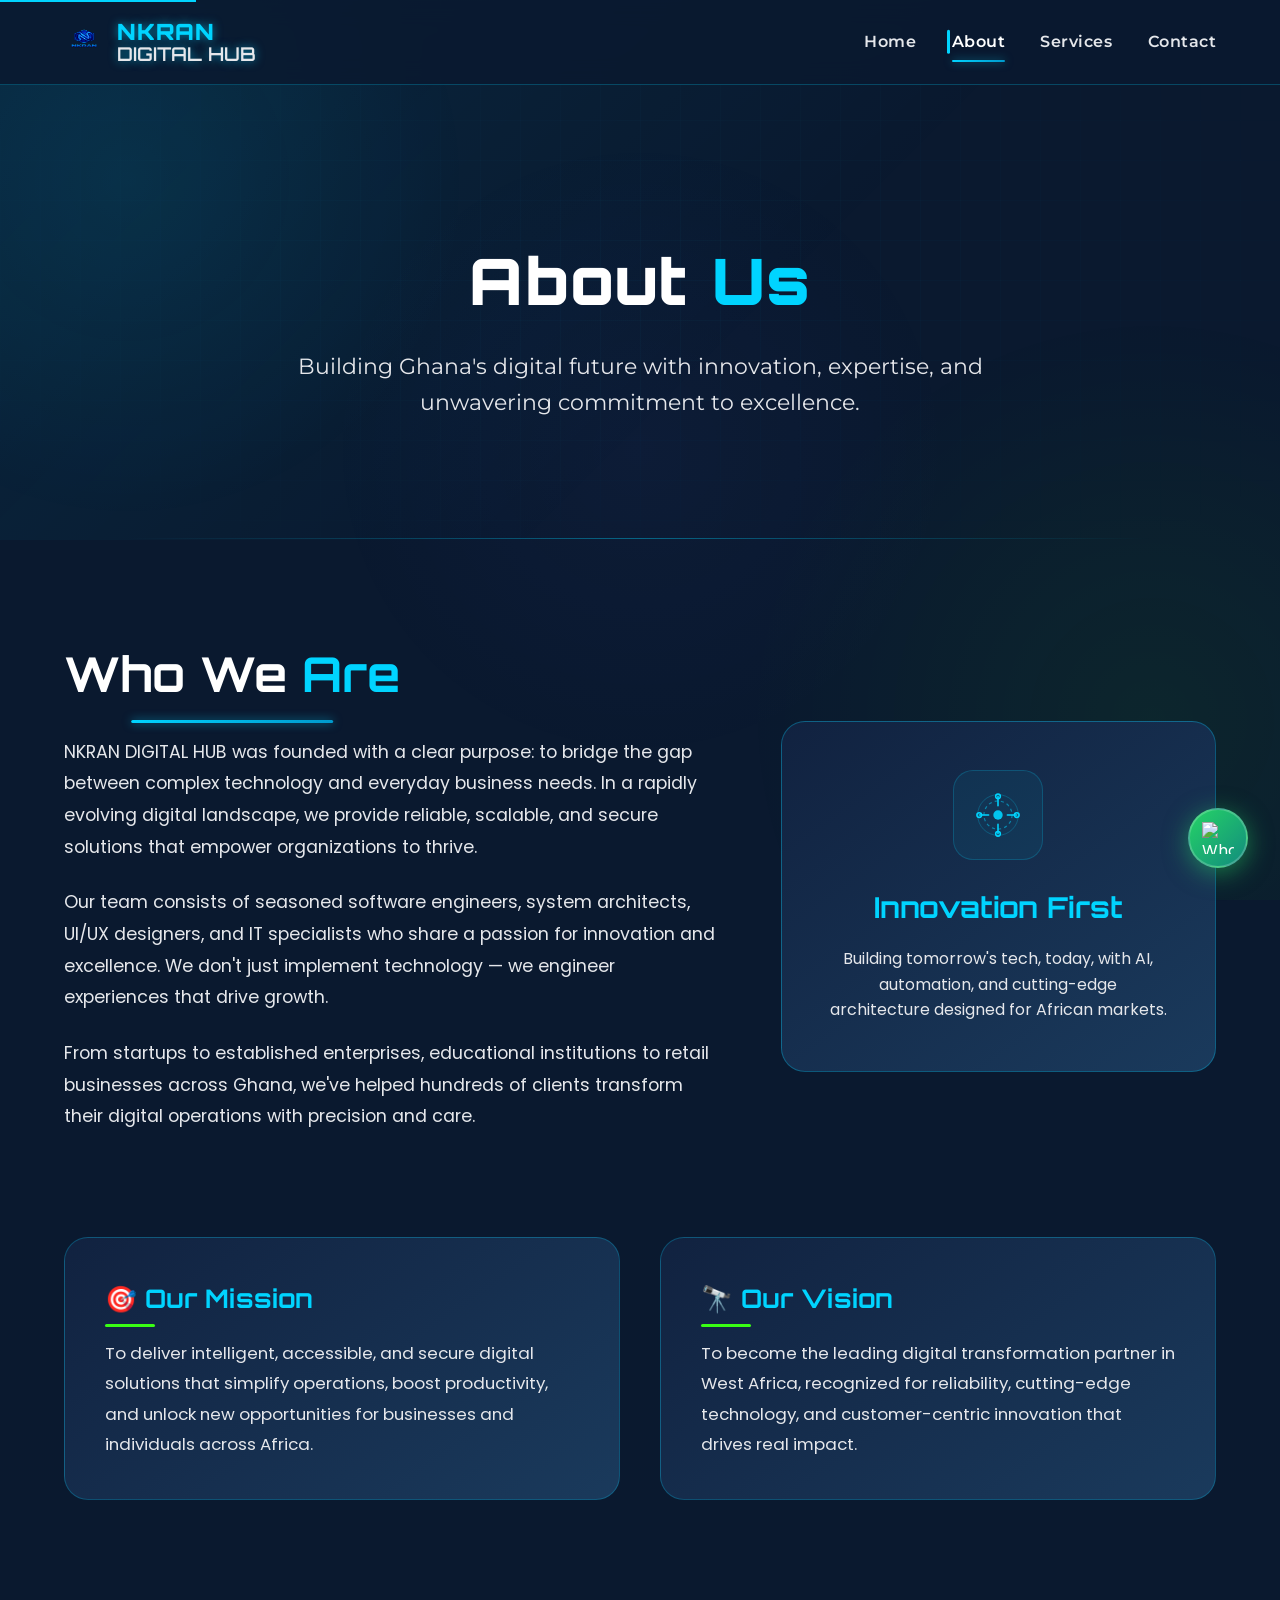
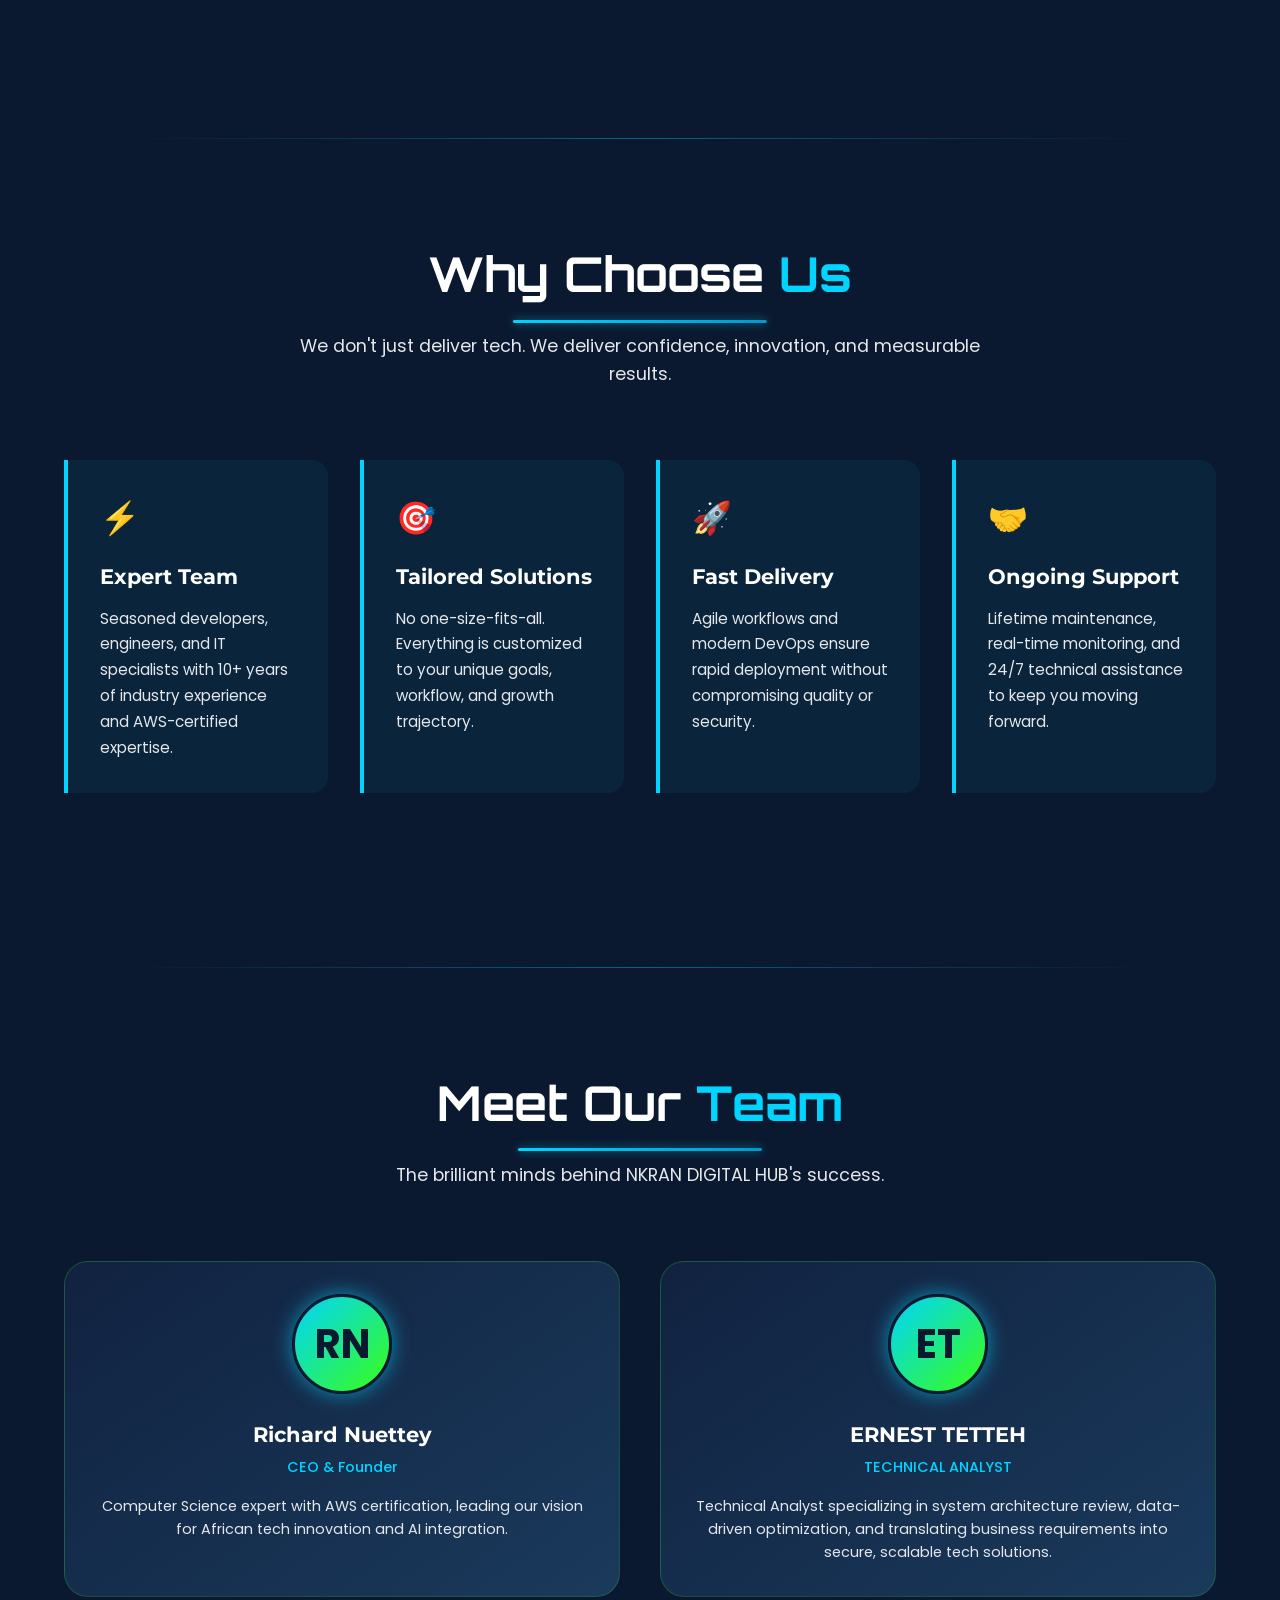
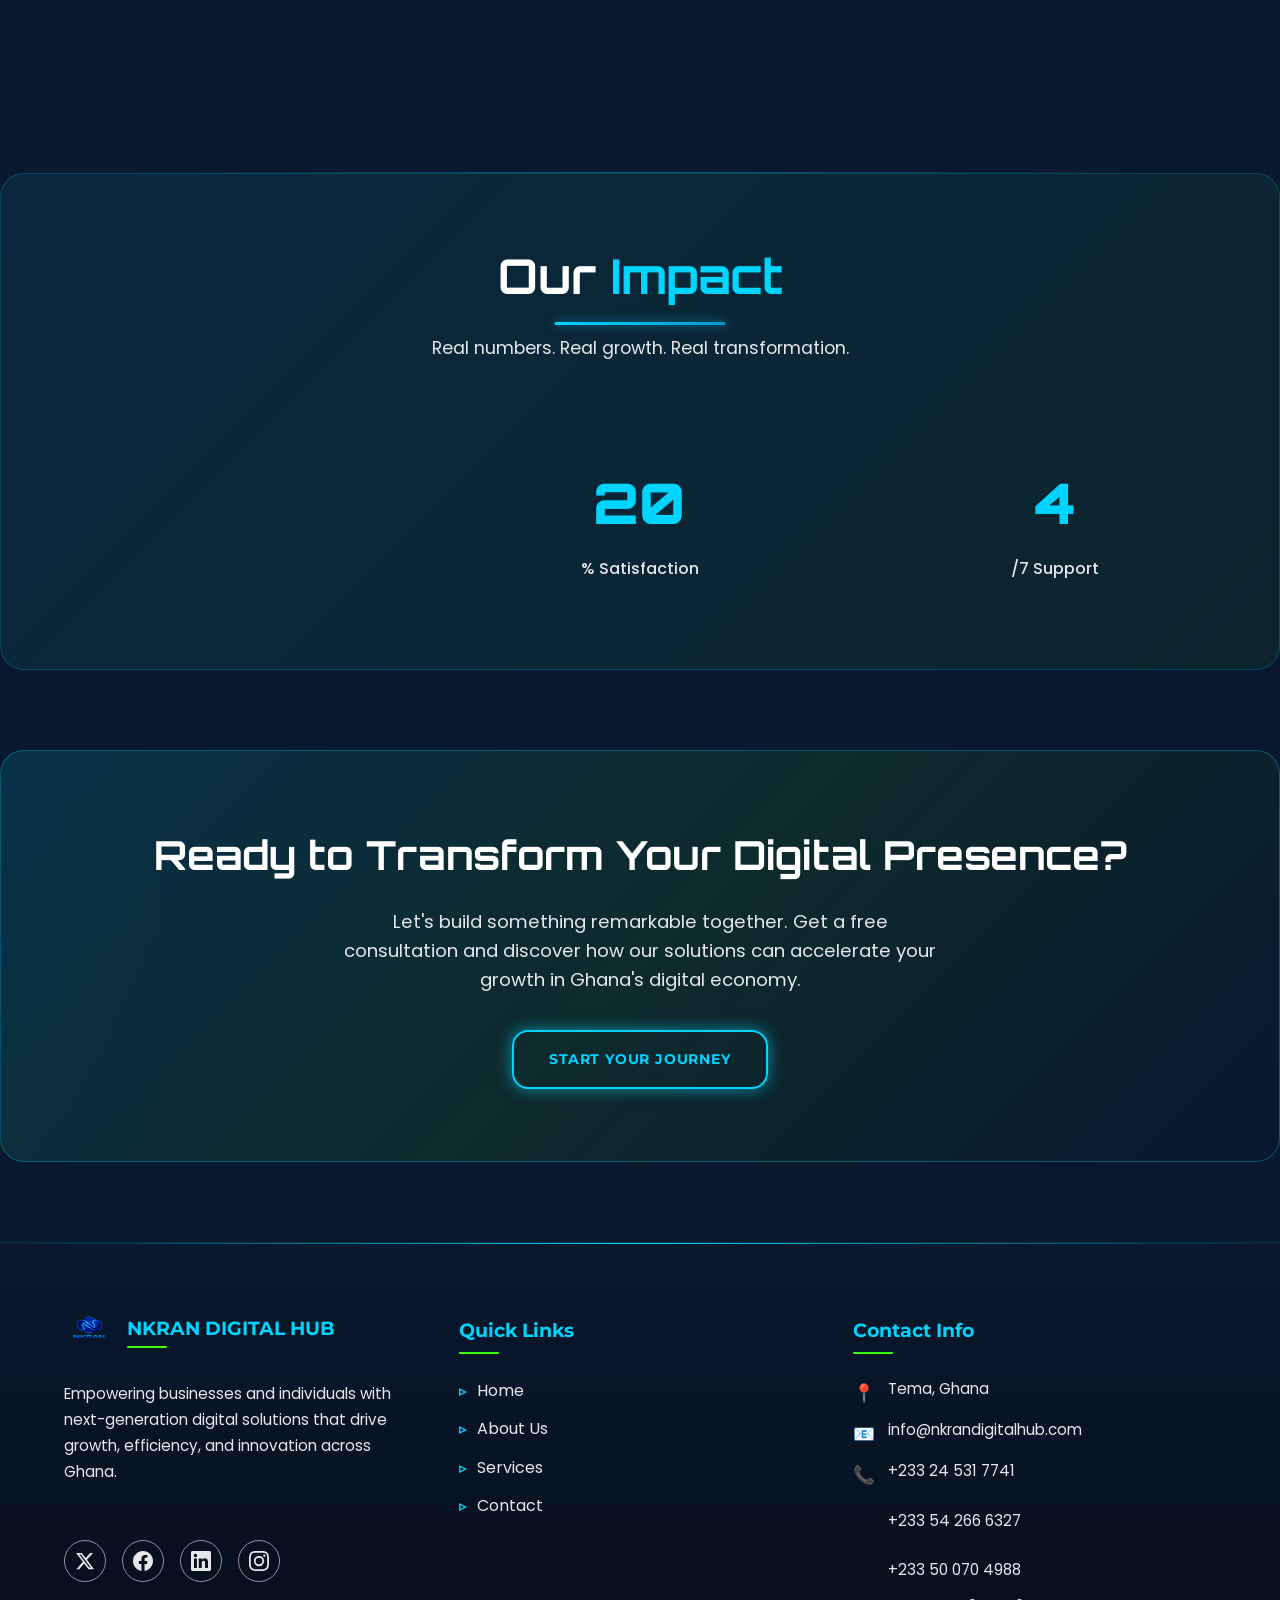
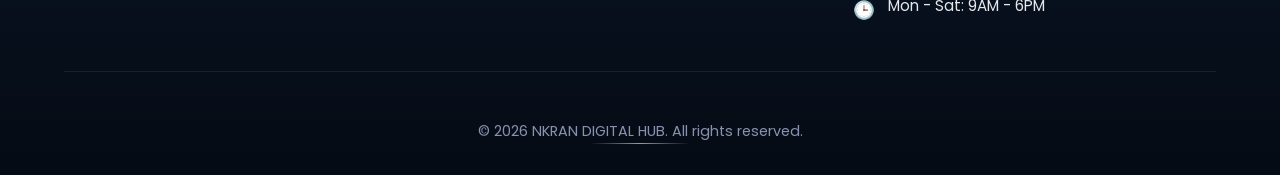
==== about.html @ eeb21f66 "Initial commit: NKRAN DIGITAL HUB website" ====
<!DOCTYPE html>
<html lang="en">
<head>
  <meta charset="UTF-8">
  <meta name="viewport" content="width=device-width, initial-scale=1.0">
  <meta name="description" content="About NKRAN DIGITAL HUB - Our mission, vision, and commitment to delivering smart tech solutions for Ghanaian businesses and schools.">
  <meta name="keywords" content="NKRAN DIGITAL HUB, tech Ghana, AI solutions, software development, IT support Tema">
  <meta name="author" content="NKRAN DIGITAL HUB">
  <meta name="robots" content="index, follow">

  <!-- Open Graph / Social Sharing -->
  <meta property="og:type" content="website">
  <meta property="og:title" content="About Us | NKRAN DIGITAL HUB">
  <meta property="og:description" content="Building Ghana's digital future with innovation, expertise, and unwavering commitment to excellence.">
  <meta property="og:image" content="/images/og-about.jpg">
  <meta property="og:url" content="https://nkrandigitalhub.com/about.html">

  <!-- Twitter Card -->
  <meta name="twitter:card" content="summary_large_image">
  <meta name="twitter:title" content="About Us | NKRAN DIGITAL HUB">
  <meta name="twitter:description" content="Smart Tech, Real Solutions for Ghana">
  <meta name="twitter:image" content="/images/twitter-about.jpg">

  <title>About | NKRAN DIGITAL HUB</title>

  <!-- Favicon -->
  <link rel="icon" type="image/png" sizes="32x32" href="/images/mkranDigilogo.png">
  <link rel="apple-touch-icon" sizes="180x180" href="/images/apple-touch-icon.png">

  <!-- Google Fonts -->
  <link rel="preconnect" href="https://fonts.googleapis.com">
  <link rel="preconnect" href="https://fonts.gstatic.com" crossorigin>
  <link href="https://fonts.googleapis.com/css2?family=Orbitron:wght@400;600;700;900&family=Montserrat:wght@400;500;600;700&family=Poppins:wght@300;400;500;600;700&display=swap" rel="stylesheet">

  <!-- External CSS -->
  <link rel="stylesheet" href="/css/about.css">

  <!-- Structured Data (LocalBusiness) -->
  <script type="application/ld+json">
  {
    "@context": "https://schema.org",
    "@type": "ComputerStore",
    "name": "NKRAN DIGITAL HUB",
    "image": "/images/mkranDigilogo.png",
    "address": {
      "@type": "PostalAddress",
      "addressLocality": "Tema",
      "addressCountry": "GH"
    },
    "telephone": "+233245317741",
    "url": "https://nkrandigitalhub.com",
    "description": "Smart Tech, Real Solutions - Custom software, AI automation & IT support for Ghanaian businesses & schools."
  }
  </script>
</head>
<body>
  <!-- Loading Animation -->
  <div class="loader" id="loader" aria-hidden="true">
    <div class="loader-content">
      <div class="loader-logo">
        <img src="/images/mkranDigilogo.png" alt="NKRAN Logo" width="60" height="60">
        <h2>NKRAN <br> DIGITAL HUB</h2>
      </div>
      <div class="loader-bar"></div>
    </div>
  </div>

  <!-- Scroll Progress Bar -->
  <div class="scroll-progress" id="scrollProgress" aria-hidden="true"></div>

  <!-- Particle Background Canvas -->
  <canvas id="particles-canvas" aria-hidden="true"></canvas>

  <!-- Skip Link for Accessibility -->
  <a href="#main-content" class="skip-link">Skip to main content</a>

  <!-- Navigation -->
  <nav class="navbar" id="navbar" role="navigation" aria-label="Main navigation">
    <a href="index.html" class="nav-logo" aria-label="NKRAN DIGITAL HUB Home">
      <img src="/images/mkranDigilogo.png" alt="NKRAN Logo" width="40" height="40">
      <div class="logo-text">
        <span class="logo-nkran">NKRAN</span>
        <span class="logo-digital">DIGITAL HUB</span>
      </div>
    </a>

    <button class="menu-toggle" id="menuToggle" aria-label="Toggle menu" aria-expanded="false" aria-controls="navMenu">
      <span></span><span></span><span></span>
    </button>

    <ul class="nav-menu" id="navMenu">
      <li><a href="index.html" class="nav-link">Home</a></li>
      <li><a href="about.html" class="nav-link active" aria-current="page">About</a></li>
      <li><a href="services.html" class="nav-link">Services</a></li>
      <li><a href="contact.html" class="nav-link">Contact</a></li>
    </ul>
  </nav>

  <!-- Main Content -->
  <main id="main-content">
    <!-- Page Hero -->
    <section class="page-hero">
      <div class="hero-grid" aria-hidden="true"></div>
      <div class="page-hero-content">
        <h1 class="page-hero-title">About <span>Us</span></h1>
        <p class="page-hero-subtitle">Building Ghana's digital future with innovation, expertise, and unwavering commitment to excellence.</p>
      </div>
    </section>

    <!-- Company Intro -->
    <section class="container section-pad">
      <div class="about-content">
        <div class="about-text animate-on-scroll">
          <h2 class="section-title" style="text-align: left; margin-bottom: 1.5rem;">Who We <span>Are</span></h2>
          <p>NKRAN DIGITAL HUB was founded with a clear purpose: to bridge the gap between complex technology and everyday business needs. In a rapidly evolving digital landscape, we provide reliable, scalable, and secure solutions that empower organizations to thrive.</p>
          <p>Our team consists of seasoned software engineers, system architects, UI/UX designers, and IT specialists who share a passion for innovation and excellence. We don't just implement technology — we engineer experiences that drive growth.</p>
          <p>From startups to established enterprises, educational institutions to retail businesses across Ghana, we've helped hundreds of clients transform their digital operations with precision and care.</p>
        </div>
      <div class="about-visual animate-on-scroll">
  <div class="about-visual-icon">
    <svg viewBox="0 0 64 64" fill="none" xmlns="http://www.w3.org/2000/svg" aria-hidden="true">
      <!-- Center Node -->
      <circle cx="32" cy="32" r="6" fill="currentColor" opacity="0.9"/>
      <!-- Connection Lines -->
      <path d="M32 8v12M32 44v12M8 32h12M44 32h12" stroke="currentColor" stroke-width="2" stroke-linecap="round"/>
      <!-- Outer Nodes -->
      <circle cx="32" cy="8" r="3" stroke="currentColor" stroke-width="2"/>
      <circle cx="32" cy="56" r="3" stroke="currentColor" stroke-width="2"/>
      <circle cx="8" cy="32" r="3" stroke="currentColor" stroke-width="2"/>
      <circle cx="56" cy="32" r="3" stroke="currentColor" stroke-width="2"/>
      <!-- Orbital Rings -->
      <circle cx="32" cy="32" r="18" stroke="currentColor" stroke-width="1.5" stroke-dasharray="4 4" opacity="0.5"/>
      <circle cx="32" cy="32" r="26" stroke="currentColor" stroke-width="1" opacity="0.3"/>
    </svg>
  </div>
  <h3>Innovation First</h3>
  <p>Building tomorrow's tech, today, with AI, automation, and cutting-edge architecture designed for African markets.</p>
</div>
      </div>

      <!-- Mission & Vision -->
      <div class="mission-vision">
        <div class="mv-card animate-on-scroll">
          <h3>🎯 Our Mission</h3>
          <p>To deliver intelligent, accessible, and secure digital solutions that simplify operations, boost productivity, and unlock new opportunities for businesses and individuals across Africa.</p>
        </div>
        <div class="mv-card animate-on-scroll">
          <h3>🔭 Our Vision</h3>
          <p>To become the leading digital transformation partner in West Africa, recognized for reliability, cutting-edge technology, and customer-centric innovation that drives real impact.</p>
        </div>
      </div>
    </section>

    <!-- Why Choose Us -->
    <section class="why-choose section-pad">
      <div class="section-header">
        <h2 class="section-title">Why Choose <span>Us</span></h2>
        <p class="section-subtitle">We don't just deliver tech. We deliver confidence, innovation, and measurable results.</p>
      </div>
      <div class="features-grid">
        <div class="feature-card animate-on-scroll">
          <span class="feature-icon">⚡</span>
          <h4>Expert Team</h4>
          <p>Seasoned developers, engineers, and IT specialists with 10+ years of industry experience and AWS-certified expertise.</p>
        </div>
        <div class="feature-card animate-on-scroll">
          <span class="feature-icon">🎯</span>
          <h4>Tailored Solutions</h4>
          <p>No one-size-fits-all. Everything is customized to your unique goals, workflow, and growth trajectory.</p>
        </div>
        <div class="feature-card animate-on-scroll">
          <span class="feature-icon">🚀</span>
          <h4>Fast Delivery</h4>
          <p>Agile workflows and modern DevOps ensure rapid deployment without compromising quality or security.</p>
        </div>
        <div class="feature-card animate-on-scroll">
          <span class="feature-icon">🤝</span>
          <h4>Ongoing Support</h4>
          <p>Lifetime maintenance, real-time monitoring, and 24/7 technical assistance to keep you moving forward.</p>
        </div>
      </div>
    </section>

    <!-- Team Section -->
    <section class="team-section section-pad">
      <div class="section-header">
        <h2 class="section-title">Meet Our <span>Team</span></h2>
        <p class="section-subtitle">The brilliant minds behind NKRAN DIGITAL HUB's success.</p>
      </div>
      <div class="team-grid">
        <div class="team-card animate-on-scroll">
          <div class="team-avatar">RN</div>
          <h4>Richard Nuettey</h4>
          <span class="role">CEO & Founder</span>
          <p>Computer Science expert with AWS certification, leading our vision for African tech innovation and AI integration.</p>
        </div>
        <div class="team-card animate-on-scroll">
          <div class="team-avatar">ET</div>
          <h4>ERNEST TETTEH</h4>
          <span class="role">TECHNICAL ANALYST</span>
          <p>Technical Analyst specializing in system architecture review, data-driven optimization, and translating business requirements into secure, scalable tech solutions.</p>
        </div>

    </section>

    <!-- Stats Counter -->
    <section class="stats-section section-pad">
      <div class="section-header">
        <h2 class="section-title">Our <span>Impact</span></h2>
        <p class="section-subtitle">Real numbers. Real growth. Real transformation.</p>
      </div>
      <div class="stats-grid">
        <div class="stat-item animate-on-scroll">


        </div>
        <div class="stat-item animate-on-scroll">
          <span class="stat-number" data-target="98">0</span>
          <span class="stat-label">% Satisfaction</span>
        </div>
        <div class="stat-item animate-on-scroll">
          <span class="stat-number" data-target="24">0</span>
          <span class="stat-label">/7 Support</span>
        </div>

      </div>
    </section>

    <!-- CTA Section -->
    <section class="about-cta section-pad">
      <h2>Ready to Transform Your Digital Presence?</h2>
      <p>Let's build something remarkable together. Get a free consultation and discover how our solutions can accelerate your growth in Ghana's digital economy.</p>
      <a href="contact.html" class="btn btn-primary">Start Your Journey</a>
    </section>
  </main>
<!-- Footer -->
<footer class="footer">
  <div class="footer-grid">

    <!-- Column 1: Brand + Social -->
    <div class="footer-col">
      <div class="footer-brand">
        <img src="/images/mkranDigilogo.png" alt="NKRAN Logo" width="50" height="50">
        <h4>NKRAN DIGITAL HUB</h4>
      </div>
      <p>Empowering businesses and individuals with next-generation digital solutions that drive growth, efficiency, and innovation across Ghana.</p>
      <div class="social-links">
        <a href="#" aria-label="Twitter" target="_blank" rel="noopener noreferrer">
          <svg viewBox="0 0 24 24" fill="currentColor" aria-hidden="true">
            <path d="M18.244 2.25h3.308l-7.227 8.26 8.502 11.24H16.17l-5.214-6.817L4.99 21.75H1.68l7.73-8.835L1.254 2.25H8.08l4.713 6.231zm-1.161 17.52h1.833L7.084 4.126H5.117z"/>
          </svg>
        </a>
        <a href="https://web.facebook.com/profile.php?id=61589945770443" aria-label="Facebook" target="_blank" rel="noopener noreferrer">
          <svg viewBox="0 0 24 24" fill="currentColor" aria-hidden="true">
            <path d="M24 12.073c0-6.627-5.373-12-12-12s-12 5.373-12 12c0 5.99 4.388 10.954 10.125 11.854v-8.385H7.078v-3.47h3.047V9.43c0-3.007 1.792-4.669 4.533-4.669 1.312 0 2.686.235 2.686.235v2.953H15.83c-1.491 0-1.956.925-1.956 1.874v2.25h3.328l-.532 3.47h-2.796v8.385C19.612 23.027 24 18.062 24 12.073z"/>
          </svg>
        </a>
        <a href="#" aria-label="LinkedIn" target="_blank" rel="noopener noreferrer">
          <svg viewBox="0 0 24 24" fill="currentColor" aria-hidden="true">
            <path d="M20.447 20.452h-3.554v-5.569c0-1.328-.027-3.037-1.852-3.037-1.853 0-2.136 1.445-2.136 2.939v5.667H9.351V9h3.414v1.561h.046c.477-.9 1.637-1.85 3.37-1.85 3.601 0 4.267 2.37 4.267 5.455v6.286zM5.337 7.433c-1.144 0-2.063-.926-2.063-2.065 0-1.138.92-2.063 2.063-2.063 1.14 0 2.064.925 2.064 2.063 0 1.139-.925 2.065-2.064 2.065zm1.782 13.019H3.555V9h3.564v11.452zM22.225 0H1.771C.792 0 0 .774 0 1.729v20.542C0 23.227.792 24 1.771 24h20.451C23.2 24 24 23.227 24 22.271V1.729C24 .774 23.2 0 22.222 0h.003z"/>
          </svg>
        </a>
        <a href="#" aria-label="Instagram" target="_blank" rel="noopener noreferrer">
          <svg viewBox="0 0 24 24" fill="currentColor" aria-hidden="true">
            <path d="M12 2.163c3.204 0 3.584.012 4.85.07 3.252.148 4.771 1.691 4.919 4.919.058 1.265.069 1.645.069 4.849 0 3.205-.012 3.584-.069 4.849-.149 3.225-1.664 4.771-4.919 4.919-1.266.058-1.644.07-4.85.07-3.204 0-3.584-.012-4.849-.07-3.26-.149-4.771-1.699-4.919-4.92-.058-1.265-.07-1.644-.07-4.849 0-3.204.013-3.583.07-4.849.149-3.227 1.664-4.771 4.919-4.919 1.266-.057 1.645-.069 4.849-.069zM12 0C8.741 0 8.333.014 7.053.072 2.695.272.273 2.69.073 7.052.014 8.333 0 8.741 0 12c0 3.259.014 3.668.072 4.948.2 4.358 2.618 6.78 6.98 6.98C8.333 23.986 8.741 24 12 24c3.259 0 3.668-.014 4.948-.072 4.354-.2 6.782-2.618 6.979-6.98.059-1.28.073-1.689.073-4.948 0-3.259-.014-3.667-.072-4.947-.196-4.354-2.617-6.78-6.979-6.98C15.668.014 15.259 0 12 0zm0 5.838a6.162 6.162 0 100 12.324 6.162 6.162 0 000-12.324zM12 16a4 4 0 110-8 4 4 0 010 8zm6.406-11.845a1.44 1.44 0 100 2.881 1.44 1.44 0 000-2.881z"/>
          </svg>
        </a>
      </div>
    </div> <!-- ✅ FIXED: Closing div for first column -->

    <!-- Column 2: Quick Links -->
    <div class="footer-col">
      <h4>Quick Links</h4>
      <ul>
        <li><a href="index.html">Home</a></li>
        <li><a href="about.html">About Us</a></li>
        <li><a href="services.html">Services</a></li>
        <li><a href="contact.html">Contact</a></li>
      </ul>
    </div>

    <!-- Column 3: Contact Info -->
    <div class="footer-col">
      <h4>Contact Info</h4>
      <ul class="contact-list">
        <li>
          <span class="icon">📍</span>
          <span class="text">Tema, Ghana</span>
        </li>
        <li>
          <span class="icon">📧</span>
          <a href="mailto:info@nkrandigitalhub.com" class="text">info@nkrandigitalhub.com</a>
        </li>
        <li>
          <span class="icon">📞</span>
          <div class="text">
            <a href="tel:+233245317741">+233 24 531 7741</a><br>
            <a href="tel:+233542666327">+233 54 266 6327</a><br>
            <a href="tel:+233500704988">+233 50 070 4988</a>
          </div>
        </li>
        <li>
          <span class="icon">🕒</span>
          <span class="text">Mon - Sat: 9AM - 6PM</span>
        </li>
      </ul>
    </div>

  </div> <!-- ✅ .footer-grid closes here -->

  <!-- ✅ Copyright BELOW the grid, properly centered -->
  <div class="copyright">&copy; <span id="year">2026</span> NKRAN DIGITAL HUB. All rights reserved.</div>
</footer>

  <!-- WhatsApp Float Button -->
<!-- WhatsApp Float Button -->
<a href="https://wa.me/233245317741" target="_blank" class="whatsapp-float">
  <img src="https://cdn-icons-png.flaticon.com/512/733/733585.png" alt="WhatsApp">
</a>

  <!-- Scripts -->
  <script src="/js/particles.min.js"></script>
  <script src="/js/about.js"></script>

  <!-- Inline critical JS for loader & year -->
  <script>
    // Set current year
    document.getElementById('year').textContent = new Date().getFullYear();

    // Hide loader after page load
    window.addEventListener('load', () => {
      setTimeout(() => {
        document.getElementById('loader').classList.add('hidden');
      }, 1800);
    });

    // Mobile menu toggle
    const menuToggle = document.getElementById('menuToggle');
    const navMenu = document.getElementById('navMenu');

    if (menuToggle) {
      menuToggle.addEventListener('click', () => {
        const expanded = menuToggle.getAttribute('aria-expanded') === 'true' || false;
        menuToggle.setAttribute('aria-expanded', !expanded);
        menuToggle.classList.toggle('active');
        navMenu.classList.toggle('active');
        document.body.style.overflow = navMenu.classList.contains('active') ? 'hidden' : '';
      });
    }

    // Close menu when clicking a link (mobile)
    document.querySelectorAll('.nav-link').forEach(link => {
      link.addEventListener('click', () => {
        if (navMenu.classList.contains('active')) {
          menuToggle.classList.remove('active');
          navMenu.classList.remove('active');
          menuToggle.setAttribute('aria-expanded', 'false');
          document.body.style.overflow = '';
        }
      });
    });
  </script>
</body>
</html>
---- css/about.css ----
/* =============================================================================
   NKRAN DIGITAL HUB - ABOUT PAGE STYLES
   Organized: Variables → Reset → Base → Components → Layout → Animations → Responsive
   ============================================================================= */

/* ===== 1. CORE VARIABLES & CONFIG ===== */
:root {
  /* Colors */
  --bg-primary: #0A192F;
  --bg-secondary: #112240;
  --bg-tertiary: #1a3a5c;
  --accent-cyan: #00D4FF;
  --accent-cyan-glow: rgba(0, 212, 255, 0.6);
  --accent-green: #39FF14;
  --accent-green-glow: rgba(57, 255, 20, 0.4);
  --text-primary: #FFFFFF;
  --text-secondary: #E5E7EB;
  --text-muted: #8892B0;

  /* Typography */
  --font-heading: 'Orbitron', sans-serif;
  --font-sub: 'Montserrat', sans-serif;
  --font-body: 'Poppins', sans-serif;

  /* Animation & Transitions */
  --transition: all 0.4s cubic-bezier(0.175, 0.885, 0.32, 1.275);
  --transition-smooth: all 0.3s ease;

  /* Layout */
  --radius: 16px;
  --radius-lg: 24px;

  /* Shadows & Effects */
  --shadow-glow: 0 0 20px var(--accent-cyan-glow);
  --shadow-glow-green: 0 0 15px var(--accent-green-glow);
  --shadow-hover: 0 15px 40px rgba(0, 0, 0, 0.5);
  --gradient-primary: linear-gradient(135deg, var(--accent-cyan), #0099cc);
  --gradient-glow: linear-gradient(90deg, transparent, var(--accent-cyan), transparent);
  --particle-color: rgba(0, 212, 255, 0.4);
}

/* ===== 2. RESET & BASE STYLES ===== */
*, *::before, *::after { box-sizing: border-box; margin: 0; padding: 0; }

html {
  scroll-behavior: smooth;
  scroll-padding-top: 80px;
}

body {
  background: var(--bg-primary);
  color: var(--text-primary);
  font-family: var(--font-body);
  line-height: 1.6;
  overflow-x: hidden;
  position: relative;
}

/* Ambient Background Glow */
body::before {
  content: '';
  position: fixed;
  top: 0; left: 0; width: 100%; height: 100%;
  background:
    radial-gradient(circle at 10% 20%, rgba(0, 212, 255, 0.08) 0%, transparent 25%),
    radial-gradient(circle at 90% 80%, rgba(57, 255, 20, 0.06) 0%, transparent 30%),
    radial-gradient(circle at 50% 50%, rgba(100, 100, 255, 0.04) 0%, transparent 40%);
  z-index: -3;
  animation: bgPulse 20s ease-in-out infinite alternate;
}

@keyframes bgPulse {
  0%, 100% { opacity: 0.7; }
  50% { opacity: 1; }
}

/* Base Elements */
a {
  color: inherit;
  text-decoration: none;
  transition: var(--transition-smooth);
}

ul { list-style: none; }

img, svg {
  max-width: 100%;
  display: block;
}

/* Skip Link for Accessibility */
.skip-link {
  position: absolute;
  top: -40px;
  left: 0;
  background: var(--accent-cyan);
  color: var(--bg-primary);
  padding: 0.5rem 1rem;
  z-index: 10000;
  transition: top 0.3s;
}
.skip-link:focus { top: 0; }

/* Scroll Animation Utility */
.animate-on-scroll {
  opacity: 0;
  transform: translateY(30px);
  transition: opacity 0.6s ease, transform 0.6s ease;
}
.animate-on-scroll.is-visible {
  opacity: 1;
  transform: translateY(0);
}

/* ===== 3. PARTICLE BACKGROUND ===== */
#particles-canvas {
  position: fixed;
  top: 0; left: 0;
  width: 100%; height: 100%;
  z-index: -2;
  pointer-events: none;
}

/* ===== 4. NAVIGATION ===== */
.navbar {
  position: fixed;
  top: 0; left: 0; width: 100%;
  z-index: 1000;
  padding: 1.2rem 5%;
  background: rgba(10, 25, 47, 0.85);
  backdrop-filter: blur(12px);
  border-bottom: 1px solid rgba(0, 212, 255, 0.25);
  display: flex;
  align-items: center;
  justify-content: space-between;
  transition: var(--transition);
  animation: slideDown 0.6s ease-out;
}

@keyframes slideDown {
  from { transform: translateY(-100%); opacity: 0; }
  to { transform: translateY(0); opacity: 1; }
}

.navbar.scrolled {
  padding: 0.8rem 5%;
  background: rgba(10, 25, 47, 0.95);
  box-shadow: 0 5px 30px rgba(0, 0, 0, 0.4);
  border-bottom-color: var(--accent-cyan);
}

.nav-logo {
  display: flex;
  align-items: center;
  gap: 0.8rem;
  font-family: var(--font-heading);
  font-size: 1.4rem;
  font-weight: 700;
  color: var(--accent-cyan);
  position: relative;
  text-shadow: 0 0 10px var(--accent-cyan-glow);
  animation: logoGlow 3s ease-in-out infinite alternate;
}

@keyframes logoGlow {
  from { text-shadow: 0 0 5px var(--accent-cyan-glow); }
  to { text-shadow: 0 0 20px var(--accent-cyan-glow), 0 0 30px var(--accent-cyan); }
}

.logo-text {
  display: flex;
  flex-direction: column;
  line-height: 1.1;
}
.logo-nkran { font-weight: 900; letter-spacing: 1px; }
.logo-digital {
  font-size: 0.85em;
  color: var(--text-secondary);
  font-weight: 600;
}

.nav-menu { display: flex; gap: 2.2rem; }

.nav-link {
  font-family: var(--font-sub);
  font-weight: 600;
  color: var(--text-secondary);
  padding: 0.5rem 0;
  position: relative;
  letter-spacing: 0.5px;
  transition: var(--transition-smooth);
}

.nav-link::before {
  content: '';
  position: absolute;
  top: 50%; left: -5px;
  width: 3px; height: 0;
  background: var(--accent-cyan);
  border-radius: 2px;
  transition: var(--transition);
  transform: translateY(-50%);
  opacity: 0;
}

.nav-link:hover,
.nav-link.active {
  color: var(--text-primary);
  transform: translateX(3px);
}

.nav-link:hover::before,
.nav-link.active::before {
  height: 70%;
  opacity: 1;
}

.nav-link::after {
  content: '';
  position: absolute;
  bottom: -3px; left: 0;
  width: 0; height: 2px;
  background: var(--gradient-primary);
  transition: var(--transition);
  border-radius: 2px;
  box-shadow: 0 0 8px var(--accent-cyan-glow);
}

.nav-link:hover::after,
.nav-link.active::after {
  width: 100%;
}

/* Mobile Menu Toggle */
.menu-toggle {
  display: none;
  flex-direction: column;
  gap: 6px;
  cursor: pointer;
  padding: 5px;
  z-index: 1001;
  background: none;
  border: none;
}

.menu-toggle span {
  width: 28px; height: 3px;
  background: var(--text-primary);
  border-radius: 3px;
  transition: var(--transition);
  box-shadow: 0 0 5px var(--accent-cyan-glow);
}

.menu-toggle.active span:nth-child(1) {
  transform: rotate(45deg) translate(6px, 6px);
  background: var(--accent-cyan);
}
.menu-toggle.active span:nth-child(2) {
  opacity: 0;
  transform: translateX(-10px);
}
.menu-toggle.active span:nth-child(3) {
  transform: rotate(-45deg) translate(6px, -6px);
  background: var(--accent-cyan);
}

/* ===== 5. BUTTONS ===== */
.btn {
  display: inline-flex;
  align-items: center;
  justify-content: center;
  padding: 1rem 2.2rem;
  border-radius: var(--radius);
  font-family: var(--font-sub);
  font-weight: 700;
  letter-spacing: 0.8px;
  transition: var(--transition);
  position: relative;
  overflow: hidden;
  cursor: pointer;
  z-index: 1;
  border: none;
  text-transform: uppercase;
  font-size: 0.9rem;
}

.btn::before {
  content: '';
  position: absolute;
  top: 0; left: -100%;
  width: 100%; height: 100%;
  background: var(--gradient-primary);
  transition: var(--transition);
  z-index: -1;
  opacity: 0;
}

.btn::after {
  content: '';
  position: absolute;
  top: 50%; left: 50%;
  width: 0; height: 0;
  background: rgba(255,255,255,0.3);
  border-radius: 50%;
  transform: translate(-50%, -50%);
  transition: width 0.6s ease, height 0.6s ease;
  z-index: -1;
}

.btn:hover::after {
  width: 300px; height: 300px;
}

.btn-primary {
  background: transparent;
  border: 2px solid var(--accent-cyan);
  color: var(--accent-cyan);
  box-shadow: 0 0 15px var(--accent-cyan-glow);
}

.btn-primary:hover {
  color: var(--bg-primary);
  transform: translateY(-4px) scale(1.05);
  box-shadow: var(--shadow-glow), 0 10px 30px rgba(0, 212, 255, 0.4);
}

.btn-primary:hover::before {
  left: 0;
  opacity: 1;
}

.btn-secondary {
  background: var(--bg-secondary);
  color: var(--text-primary);
  border: 2px solid var(--text-muted);
}

.btn-secondary:hover {
  border-color: var(--accent-cyan);
  color: var(--accent-cyan);
  transform: translateY(-4px);
  box-shadow: 0 10px 30px rgba(0, 0, 0, 0.4);
}

/* ===== 6. PAGE HERO ===== */
.page-hero {
  min-height: 60vh;
  display: grid;
  place-items: center;
  padding: 10rem 5% 6rem;
  position: relative;
  text-align: center;
  overflow: hidden;
  background: linear-gradient(135deg, rgba(0, 212, 255, 0.08), transparent 60%);
}

.page-hero::before {
  content: '';
  position: absolute;
  inset: 0;
  background-image:
    linear-gradient(rgba(0, 212, 255, 0.06) 1px, transparent 1px),
    linear-gradient(90deg, rgba(0, 212, 255, 0.06) 1px, transparent 1px);
  background-size: 40px 40px;
  mask-image: radial-gradient(ellipse 70% 70% at center, black, transparent);
  animation: gridMove 25s linear infinite;
  opacity: 0.5;
}

@keyframes gridMove {
  0% { background-position: 0 0, 0 0; }
  100% { background-position: 40px 40px, 40px 40px; }
}

.page-hero-content {
  max-width: 900px;
  position: relative;
  z-index: 2;
  animation: fadeInUp 1s ease-out;
}

@keyframes fadeInUp {
  from { opacity: 0; transform: translateY(40px) scale(0.98); }
  to { opacity: 1; transform: translateY(0) scale(1); }
}

.page-hero-title {
  font-family: var(--font-heading);
  font-size: clamp(2.2rem, 6vw, 4rem);
  font-weight: 900;
  margin-bottom: 1rem;
  letter-spacing: 2px;
  animation: titleReveal 1.2s ease-out forwards;
}

@keyframes titleReveal {
  0% { opacity: 0; transform: translateY(30px) scale(0.95); filter: blur(10px); }
  50% { opacity: 1; transform: translateY(0) scale(1.02); filter: blur(0); }
  100% { transform: translateY(0) scale(1); }
}

.page-hero-title span { color: var(--accent-cyan); }

.page-hero-subtitle {
  font-family: var(--font-sub);
  font-size: clamp(1.1rem, 2.5vw, 1.4rem);
  color: var(--text-secondary);
  max-width: 700px;
  margin: 0 auto;
  animation: fadeIn 1.4s ease-out 0.3s forwards;
  opacity: 0;
}

@keyframes fadeIn { to { opacity: 1; } }

/* ===== 7. MAIN SECTIONS ===== */
.section-pad {
  padding: 6rem 5%;
  max-width: 1400px;
  margin: 0 auto;
  position: relative;
}

.section-pad::before {
  content: '';
  position: absolute;
  top: -2px; left: 50%;
  transform: translateX(-50%);
  width: 80%;
  height: 1px;
  background: linear-gradient(90deg, transparent, var(--accent-cyan), transparent);
  opacity: 0.4;
  animation: lineGlow 3s ease-in-out infinite;
}

@keyframes lineGlow {
  0%, 100% { opacity: 0.2; }
  50% { opacity: 0.6; }
}

.section-header {
  text-align: center;
  margin-bottom: 4.5rem;
  position: relative;
  animation: fadeInUp 0.8s ease-out;
}

.section-title {
  font-family: var(--font-heading);
  font-size: clamp(1.8rem, 4.5vw, 3rem);
  margin-bottom: 1.2rem;
  position: relative;
  display: inline-block;
}

.section-title::after {
  content: '';
  position: absolute;
  bottom: -10px; left: 50%;
  transform: translateX(-50%);
  width: 60%;
  height: 3px;
  background: var(--gradient-primary);
  border-radius: 3px;
  box-shadow: 0 0 10px var(--accent-cyan-glow);
  animation: pulseLine 2s ease-in-out infinite;
}

@keyframes pulseLine {
  0%, 100% { width: 60%; opacity: 0.7; }
  50% { width: 80%; opacity: 1; }
}

.section-title span { color: var(--accent-cyan); }

.section-subtitle {
  color: var(--text-secondary);
  max-width: 700px;
  margin: 0 auto;
  font-size: 1.1rem;
}

/* ===== 8. ABOUT CONTENT ===== */
.about-content {
  display: grid;
  grid-template-columns: 1.2fr 0.8fr;
  gap: 4rem;
  align-items: center;
  margin-bottom: 5rem;
}

.about-text p {
  color: var(--text-secondary);
  margin-bottom: 1.5rem;
  font-size: 1.1rem;
  line-height: 1.8;
}

.about-visual {
  background: linear-gradient(145deg, var(--bg-secondary), var(--bg-tertiary));
  padding: 3rem;
  border-radius: var(--radius-lg);
  border: 1px solid rgba(0, 212, 255, 0.3);
  text-align: center;
  position: relative;
  overflow: hidden;
  transition: var(--transition);
}

.about-visual::before {
  content: '';
  position: absolute;
  inset: 0;
  background: linear-gradient(135deg, rgba(0, 212, 255, 0.1), transparent 40%);
  opacity: 0;
  transition: var(--transition);
}

.about-visual:hover {
  transform: translateY(-8px) scale(1.02);
  border-color: var(--accent-cyan);
  box-shadow: var(--shadow-glow), var(--shadow-hover);
}

.about-visual:hover::before { opacity: 1; }

/* Innovation Core Icon (SVG) */
.about-visual-icon {
  width: 90px;
  height: 90px;
  margin: 0 auto 1.5rem;
  display: flex;
  align-items: center;
  justify-content: center;
  background: rgba(0, 212, 255, 0.06);
  border: 1px solid rgba(0, 212, 255, 0.2);
  border-radius: 20px;
  transition: var(--transition);
  position: relative;
  overflow: hidden;
}

.about-visual-icon svg {
  width: 50px;
  height: 50px;
  color: var(--accent-cyan);
  position: relative;
  z-index: 2;
  transition: transform 0.4s ease, filter 0.4s ease;
}

.about-visual-icon::after {
  content: '';
  position: absolute;
  inset: 0;
  background: radial-gradient(circle at center, var(--accent-cyan) 0%, transparent 60%);
  opacity: 0;
  animation: corePulse 4s ease-in-out infinite;
  pointer-events: none;
}

@keyframes corePulse {
  0%, 100% { opacity: 0; transform: scale(0.8); }
  50% { opacity: 0.15; transform: scale(1.1); }
}

.about-visual:hover .about-visual-icon {
  background: rgba(0, 212, 255, 0.12);
  border-color: var(--accent-cyan);
  box-shadow: 0 0 35px rgba(0, 212, 255, 0.25);
  transform: translateY(-5px);
}

.about-visual:hover .about-visual-icon svg {
  transform: scale(1.15);
  filter: drop-shadow(0 0 10px var(--accent-cyan));
}

.about-visual-icon svg circle:nth-child(7),
.about-visual-icon svg circle:nth-child(8) {
  transform-origin: 32px 32px;
  animation: orbitSpin 10s linear infinite;
}

@keyframes orbitSpin {
  0% { transform: rotate(0deg); }
  100% { transform: rotate(360deg); }
}

.about-visual h3 {
  font-family: var(--font-heading);
  margin-bottom: 1rem;
  color: var(--accent-cyan);
  font-size: 1.8rem;
}

.about-visual p {
  color: var(--text-secondary);
  margin: 0;
}

/* ===== 9. MISSION & VISION CARDS ===== */
.mission-vision {
  display: grid;
  grid-template-columns: repeat(auto-fit, minmax(300px, 1fr));
  gap: 2.5rem;
  margin: 4rem 0;
}

.mv-card {
  background: linear-gradient(145deg, var(--bg-secondary), var(--bg-tertiary));
  border: 1px solid rgba(0, 212, 255, 0.25);
  border-radius: var(--radius-lg);
  padding: 2.5rem;
  position: relative;
  overflow: hidden;
  transition: var(--transition);
}

.mv-card::before {
  content: '';
  position: absolute;
  inset: 0;
  background: linear-gradient(135deg, rgba(0, 212, 255, 0.08), transparent 50%);
  opacity: 0;
  transition: var(--transition);
}

.mv-card:hover {
  transform: translateY(-10px) scale(1.03);
  border-color: var(--accent-cyan);
  box-shadow: var(--shadow-glow), var(--shadow-hover);
}

.mv-card:hover::before { opacity: 1; }

.mv-card h3 {
  font-family: var(--font-heading);
  font-size: 1.6rem;
  margin-bottom: 1.2rem;
  color: var(--accent-cyan);
  position: relative;
  display: inline-block;
}

.mv-card h3::after {
  content: '';
  position: absolute;
  bottom: -8px; left: 0;
  width: 50px; height: 3px;
  background: var(--accent-green);
  border-radius: 2px;
  animation: pulseLine 2s ease-in-out infinite;
}

.mv-card p {
  color: var(--text-secondary);
  line-height: 1.8;
  font-size: 1.05rem;
}

/* ===== 10. WHY CHOOSE US ===== */
.why-choose { margin: 5rem 0; }

.features-grid {
  display: grid;
  grid-template-columns: repeat(auto-fit, minmax(250px, 1fr));
  gap: 2rem;
  margin-top: 3rem;
}

.feature-card {
  background: rgba(0, 212, 255, 0.06);
  border-left: 4px solid var(--accent-cyan);
  padding: 2rem;
  border-radius: 0 var(--radius) var(--radius) 0;
  transition: var(--transition);
}

.feature-card:hover {
  background: rgba(0, 212, 255, 0.15);
  transform: translateX(8px);
  border-left-color: var(--accent-green);
  box-shadow: 0 8px 25px rgba(0, 0, 0, 0.3);
}

.feature-icon {
  font-size: 2rem;
  color: var(--accent-green);
  margin-bottom: 1rem;
  display: inline-block;
  animation: iconBounce 2s ease-in-out infinite;
}

@keyframes iconBounce {
  0%, 100% { transform: translateY(0); }
  50% { transform: translateY(-8px); }
}

.feature-card h4 {
  font-family: var(--font-sub);
  font-size: 1.3rem;
  margin-bottom: 0.8rem;
  color: var(--text-primary);
}

.feature-card p {
  color: var(--text-secondary);
  font-size: 0.95rem;
  line-height: 1.7;
}

/* ===== 11. TEAM SECTION ===== */
.team-section {
  margin: 5rem 0;
  text-align: center;
}

.team-grid {
  display: grid;
  grid-template-columns: repeat(auto-fit, minmax(220px, 1fr));
  gap: 2.5rem;
  margin-top: 3rem;
}

.team-card {
  background: linear-gradient(145deg, var(--bg-secondary), var(--bg-tertiary));
  border: 1px solid rgba(57, 255, 20, 0.2);
  border-radius: var(--radius-lg);
  padding: 2rem;
  text-align: center;
  transition: var(--transition);
}

.team-card:hover {
  transform: translateY(-10px) scale(1.05);
  border-color: var(--accent-green);
  box-shadow: var(--shadow-glow-green), var(--shadow-hover);
}

.team-avatar {
  width: 100px;
  height: 100px;
  border-radius: 50%;
  background: linear-gradient(135deg, var(--accent-cyan), var(--accent-green));
  margin: 0 auto 1.5rem;
  display: grid;
  place-items: center;
  font-size: 2.5rem;
  color: var(--bg-primary);
  font-weight: bold;
  animation: avatarGlow 3s ease-in-out infinite;
  border: 3px solid var(--bg-primary);
  box-shadow: 0 0 20px var(--accent-cyan-glow);
}

@keyframes avatarGlow {
  0%, 100% { box-shadow: 0 0 20px var(--accent-cyan-glow); }
  50% { box-shadow: 0 0 35px var(--accent-cyan-glow), 0 0 50px var(--accent-green-glow); }
}

.team-card h4 {
  font-family: var(--font-sub);
  font-size: 1.3rem;
  margin-bottom: 0.3rem;
  color: var(--text-primary);
}

.team-card .role {
  color: var(--accent-cyan);
  font-size: 0.9rem;
  margin-bottom: 1rem;
  display: block;
  font-weight: 500;
}

.team-card p {
  color: var(--text-secondary);
  font-size: 0.9rem;
  line-height: 1.6;
}

/* ===== 12. STATS COUNTER ===== */
.stats-section {
  background: linear-gradient(135deg, rgba(0, 212, 255, 0.08), rgba(57, 255, 20, 0.05));
  border-radius: var(--radius-lg);
  padding: 4rem 2rem;
  margin: 5rem 0;
  text-align: center;
  border: 1px solid rgba(0, 212, 255, 0.2);
  animation: ctaPulse 8s ease-in-out infinite;
}

@keyframes ctaPulse {
  0%, 100% { box-shadow: 0 0 20px rgba(0, 212, 255, 0.3); }
  50% {
    box-shadow: 0 0 40px rgba(0, 212, 255, 0.6), 0 0 60px rgba(57, 255, 20, 0.4);
  }
}

.stats-grid {
  display: grid;
  grid-template-columns: repeat(auto-fit, minmax(150px, 1fr));
  gap: 2rem;
  margin-top: 2rem;
}

.stat-item { padding: 1.5rem; }

.stat-number {
  font-family: var(--font-heading);
  font-size: clamp(2rem, 5vw, 3.5rem);
  font-weight: 900;
  color: var(--accent-cyan);
  margin-bottom: 0.5rem;
  display: block;
}

.stat-label {
  color: var(--text-secondary);
  font-size: 1rem;
  font-weight: 500;
}

/* ===== 13. CTA SECTION ===== */
.about-cta {
  background: linear-gradient(135deg, rgba(0,212,255,0.12), rgba(57,255,20,0.08), transparent);
  border-radius: var(--radius-lg);
  text-align: center;
  padding: 4.5rem 2.5rem;
  margin: 5rem auto;
  position: relative;
  overflow: hidden;
  border: 1px solid rgba(0, 212, 255, 0.3);
  animation: ctaPulse 8s ease-in-out infinite;
}

.about-cta::before {
  content: '';
  position: absolute;
  top: -50%; left: -50%;
  width: 200%; height: 200%;
  background: radial-gradient(circle, rgba(0, 212, 255, 0.1) 0%, transparent 70%);
  animation: rotateGradient 15s linear infinite;
  z-index: -1;
}

@keyframes rotateGradient {
  0% { transform: rotate(0deg); }
  100% { transform: rotate(360deg); }
}

.about-cta h2 {
  font-family: var(--font-heading);
  margin-bottom: 1.2rem;
  font-size: clamp(1.8rem, 4vw, 2.5rem);
  animation: textPop 1.5s ease-out;
}

@keyframes textPop {
  0% { transform: scale(0.95); opacity: 0; }
  50% { transform: scale(1.05); }
  100% { transform: scale(1); opacity: 1; }
}

.about-cta p {
  color: var(--text-secondary);
  margin-bottom: 2.2rem;
  font-size: 1.15rem;
  max-width: 600px;
  margin-left: auto;
  margin-right: auto;
}

/* ===== 14. FOOTER ===== */
.footer {
  background: linear-gradient(to bottom, var(--bg-primary), #050B14);
  padding: 4rem 5% 2rem;
  border-top: 1px solid rgba(0, 212, 255, 0.2);
  position: relative;
}

.footer::before {
  content: '';
  position: absolute;
  top: 0; left: 0;
  width: 100%; height: 1px;
  background: var(--gradient-glow);
  animation: glowLine 3s ease-in-out infinite;
}

/* Grid Layout - Horizontal on Desktop, Stacked on Mobile */
.footer-grid {
  display: grid;
  grid-template-columns: repeat(auto-fit, minmax(240px, 1fr)); /* ✅ Horizontal by default */
  gap: 2.5rem 2rem;
  max-width: 1200px;
  margin: 0 auto;
  align-items: start;
}

/* Column Layout */
.footer-col {
  display: flex;
  flex-direction: column;
  gap: 1rem;
}

/* Brand Section */
.footer-brand {
  display: flex;
  align-items: center;
  gap: 0.8rem;
  margin-bottom: 0.5rem;
}

.footer-brand img {
  border-radius: 8px;
  flex-shrink: 0;
}

.footer-brand h4 {
  font-family: var(--font-heading);
  color: var(--accent-cyan);
  font-size: 1.2rem;
  margin: 0;
  line-height: 1.2;
}

/* Section Headings */
.footer-col h4 {
  font-family: var(--font-sub);
  color: var(--accent-cyan);
  margin: 0.5rem 0 1rem 0;
  font-size: 1.2rem;
  position: relative;
  display: inline-block;
}

.footer-col h4::after {
  content: '';
  position: absolute;
  bottom: -8px; left: 0;
  width: 40px; height: 2px;
  background: var(--accent-green);
  border-radius: 2px;
  animation: pulseLine 2s ease-in-out infinite;
}

/* Description Text */
.footer-col > p {
  color: var(--text-secondary);
  line-height: 1.7;
  margin: 0 0 1rem 0;
  font-size: 0.95rem;
}

/* Contact List */
.contact-list {
  display: flex;
  flex-direction: column;
  gap: 0.8rem;
  margin: 0;
  padding: 0;
  list-style: none;
}

.contact-list li {
  display: flex;
  align-items: flex-start;
  gap: 0.8rem;
  color: var(--text-secondary);
  font-size: 0.95rem;
  line-height: 1.5;
}

.contact-list .icon {
  flex-shrink: 0;
  font-size: 1.1rem;
  margin-top: 2px;
}

.contact-list .text {
  display: flex;
  flex-direction: column;
  gap: 2px;
}

.contact-list a {
  color: var(--text-secondary);
  transition: var(--transition-smooth);
}

.contact-list a:hover {
  color: var(--accent-cyan);
}

/* Quick Links / Generic Lists */
.footer-col ul:not(.contact-list) {
  margin: 0;
  padding: 0;
  list-style: none;
}

.footer-col ul:not(.contact-list) li {
  margin-bottom: 0.8rem;
  position: relative;
  padding-left: 18px;
}

.footer-col ul:not(.contact-list) li::before {
  content: '▹';
  position: absolute;
  left: 0;
  top: 2px;
  color: var(--accent-cyan);
  font-weight: bold;
  font-size: 0.9rem;
  animation: arrowBounce 1.5s ease-in-out infinite;
}

@keyframes arrowBounce {
  0%, 100% { transform: translateX(0); }
  50% { transform: translateX(3px); }
}

.footer-col ul:not(.contact-list) li a {
  color: var(--text-secondary);
  transition: var(--transition-smooth);
  position: relative;
  display: inline-block;
}

.footer-col ul:not(.contact-list) li a:hover {
  color: var(--accent-cyan);
  transform: translateX(4px);
}

.footer-col ul:not(.contact-list) li a::after {
  content: '';
  position: absolute;
  bottom: -2px; left: 0;
  width: 0; height: 1px;
  background: var(--accent-cyan);
  transition: var(--transition-smooth);
}

.footer-col ul:not(.contact-list) li a:hover::after {
  width: 100%;
}

/* Social Links */
.social-links {
  display: flex;
  gap: 0.8rem;
  margin-top: 0.5rem;
}

.social-links a {
  width: 40px;
  height: 40px;
  border: 1px solid var(--text-muted);
  border-radius: 50%;
  display: flex;
  align-items: center;
  justify-content: center;
  transition: var(--transition);
  position: relative;
  overflow: hidden;
  background: transparent;
  flex-shrink: 0;
}

.social-links a svg {
  width: 18px;
  height: 18px;
  fill: var(--text-secondary);
  transition: var(--transition-smooth);
  position: relative;
  z-index: 2;
}

.social-links a::before {
  content: '';
  position: absolute;
  inset: 0;
  background: var(--gradient-primary);
  opacity: 0;
  transition: var(--transition);
  z-index: 1;
}

.social-links a:hover {
  border-color: var(--accent-cyan);
  transform: translateY(-3px);
  box-shadow: 0 8px 25px rgba(0, 212, 255, 0.4);
}

.social-links a:hover svg {
  fill: white;
  transform: scale(1.1);
}

.social-links a:hover::before {
  opacity: 1;
}

/* Brand-specific hover colors */
.social-links a[href*="twitter.com"]:hover::before { background: #1DA1F2; }
.social-links a[href*="facebook.com"]:hover::before { background: #1877F2; }
.social-links a[href*="linkedin.com"]:hover::before { background: #0A66C2; }
.social-links a[href*="instagram.com"]:hover::before {
  background: linear-gradient(45deg, #f09433 0%, #e6683c 25%, #dc2743 50%, #cc2366 75%, #bc1888 100%);
}

/* Copyright - Centered BELOW the grid */
.copyright {
  text-align: center;
  padding-top: 2.5rem;
  margin-top: 3rem;
  border-top: 1px solid rgba(255,255,255,0.08);
  color: var(--text-muted);
  font-size: 0.9rem;
  position: relative;
  max-width: 1200px;
  margin-left: auto;
  margin-right: auto;
}

.copyright::after {
  content: '';
  position: absolute;
  bottom: -1px; left: 50%;
  transform: translateX(-50%);
  width: 100px; height: 1px;
  background: var(--gradient-glow);
  animation: glowLine 2.5s ease-in-out infinite;
}

/* ===== RESPONSIVE: Mobile Footer ===== */
@media (max-width: 768px) {
  .footer-grid {
    grid-template-columns: 1fr; /* ✅ Stack vertically on mobile */
    text-align: center;
    gap: 2rem;
  }

  .footer-brand {
    justify-content: center;
  }

  .footer-col h4::after {
    left: 50%;
    transform: translateX(-50%);
  }

  .footer-col ul:not(.contact-list) li {
    justify-content: center;
    padding-left: 0;
    padding-right: 18px;
  }

  .footer-col ul:not(.contact-list) li::before {
    left: auto;
    right: 0;
  }

  .contact-list li {
    justify-content: center;
  }

  .social-links {
    justify-content: center;
  }

  .copyright {
    padding: 2rem 1rem 1rem;
    margin-top: 2rem;
  }
}

/* ===== UTILITY: Prevent layout shift on load ===== */
.footer-col {
  min-width: 0; /* Prevents flex overflow issues */
}

/* Social Links - SVG Icons */
.social-links {
  display: flex;
  gap: 1rem;
  margin-top: 1.5rem;
}

.social-links a {
  width: 42px;
  height: 42px;
  border: 1px solid var(--text-muted);
  border-radius: 50%;
  display: flex;
  align-items: center;
  justify-content: center;
  transition: var(--transition);
  position: relative;
  overflow: hidden;
  background: transparent;
}

.social-links a svg {
  width: 20px;
  height: 20px;
  fill: var(--text-secondary);
  transition: var(--transition-smooth);
  position: relative;
  z-index: 2;
}

.social-links a::before {
  content: '';
  position: absolute;
  inset: 0;
  background: var(--gradient-primary);
  opacity: 0;
  transition: var(--transition);
  z-index: 1;
}

.social-links a:hover {
  border-color: var(--accent-cyan);
  transform: translateY(-5px) scale(1.1);
  box-shadow: 0 8px 25px rgba(0, 212, 255, 0.4);
}

.social-links a:hover svg {
  fill: white;
  transform: scale(1.1);
}

.social-links a:hover::before { opacity: 1; }

/* Brand-specific hover colors */
.social-links a[href*="twitter.com"]:hover::before { background: #1DA1F2; }
.social-links a[href*="facebook.com"]:hover::before { background: #1877F2; }
.social-links a[href*="linkedin.com"]:hover::before { background: #0A66C2; }
.social-links a[href*="instagram.com"]:hover::before {
  background: linear-gradient(45deg, #f09433 0%, #e6683c 25%, #dc2743 50%, #cc2366 75%, #bc1888 100%);
}

.copyright {
  text-align: center;
  padding-top: 3rem;
  margin-top: 3rem;
  border-top: 1px solid rgba(255,255,255,0.08);
  color: var(--text-muted);
  font-size: 0.9rem;
  position: relative;
}

.copyright::after {
  content: '';
  position: absolute;
  bottom: -1px; left: 50%;
  transform: translateX(-50%);
  width: 100px; height: 1px;
  background: var(--gradient-glow);
  animation: glowLine 2.5s ease-in-out infinite;
}

/* ===== 15. WHATSAPP FLOAT BUTTON ===== */
.whatsapp-float {
  position: fixed;
  bottom: 2rem;
  right: 2rem;
  width: 60px;
  height: 60px;
  background: linear-gradient(135deg, #25D366, #128C7E);
  border-radius: 50%;
  display: flex;
  align-items: center;
  justify-content: center;
  z-index: 999;
  transition: transform 0.3s ease, box-shadow 0.3s ease, background 0.3s ease;
  box-shadow: 0 5px 25px rgba(37, 211, 102, 0.5);
  animation: whatsappPulse 2.5s ease-in-out infinite, float 3s ease-in-out infinite;
  border: 2px solid rgba(255,255,255,0.2);
  padding: 0;
  text-decoration: none;
  overflow: visible;
}

.whatsapp-float img,
.whatsapp-float svg,
.whatsapp-float span {
  width: 32px;
  height: 32px;
  display: block;
  transition: transform 0.3s ease;
  flex-shrink: 0;
}

.whatsapp-float svg {
  fill: white;
  width: 30px;
  height: 30px;
}

.whatsapp-float span {
  font-size: 1.6rem;
  line-height: 1;
  display: grid;
  place-items: center;
}

@keyframes whatsappPulse {
  0%, 100% { box-shadow: 0 5px 25px rgba(37, 211, 102, 0.5); }
  50% {
    box-shadow: 0 5px 40px rgba(37, 211, 102, 0.9),
                0 0 0 10px rgba(37, 211, 102, 0.2);
  }
}

@keyframes float {
  0%, 100% { transform: translateY(0) rotate(0deg); }
  50% { transform: translateY(-12px) rotate(3deg); }
}

.whatsapp-float:hover {
  transform: scale(1.12) rotate(8deg);
  box-shadow: 0 8px 35px rgba(37, 211, 102, 0.8),
              0 0 0 15px rgba(37, 211, 102, 0.3);
  animation-play-state: paused;
  background: linear-gradient(135deg, #128C7E, #075E54);
}

.whatsapp-float:hover img,
.whatsapp-float:hover svg,
.whatsapp-float:hover span {
  transform: scale(1.1);
}

.whatsapp-float::after {
  content: '';
  position: absolute;
  inset: -4px;
  border-radius: 50%;
  border: 2px solid transparent;
  border-top-color: var(--accent-cyan, #00D4FF);
  border-bottom-color: var(--accent-green, #39FF14);
  animation: spin 2s linear infinite;
  opacity: 0;
  transition: opacity 0.3s ease;
  pointer-events: none;
}

@keyframes spin {
  0% { transform: rotate(0deg); }
  100% { transform: rotate(360deg); }
}

.whatsapp-float:hover::after { opacity: 1; }

.whatsapp-float:active {
  transform: scale(1.05) !important;
  transition: transform 0.1s ease;
}

/* ===== 16. LOADING ANIMATION ===== */
.loader {
  position: fixed;
  top: 0; left: 0;
  width: 100%; height: 100%;
  background: var(--bg-primary);
  display: flex;
  justify-content: center;
  align-items: center;
  z-index: 9999;
  transition: opacity 0.5s ease, visibility 0.5s ease;
}

.loader.hidden {
  opacity: 0;
  visibility: hidden;
  pointer-events: none;
}

.loader-content { text-align: center; }

.loader-logo {
  display: flex;
  flex-direction: column;
  align-items: center;
  gap: 1rem;
  font-family: var(--font-heading);
  font-size: 2rem;
  font-weight: 700;
  color: var(--accent-cyan);
  margin-bottom: 1.5rem;
  text-shadow: 0 0 15px var(--accent-cyan-glow);
  animation: logoLoad 1.5s ease-in-out infinite alternate;
}

@keyframes logoLoad {
  from { letter-spacing: 2px; opacity: 0.8; }
  to { letter-spacing: 8px; opacity: 1; }
}

.loader-logo img {
  animation: logoImgPulse 2s ease-in-out infinite;
}

@keyframes logoImgPulse {
  0%, 100% { transform: scale(1); }
  50% { transform: scale(1.05); }
}

.loader-bar {
  width: 200px;
  height: 4px;
  background: rgba(255,255,255,0.1);
  border-radius: 2px;
  overflow: hidden;
  position: relative;
}

.loader-bar::after {
  content: '';
  position: absolute;
  top: 0; left: 0;
  height: 100%;
  width: 0;
  background: var(--gradient-primary);
  animation: loadProgress 1.8s ease-in-out forwards;
  box-shadow: 0 0 10px var(--accent-cyan-glow);
}

@keyframes loadProgress {
  0% { width: 0; }
  30% { width: 30%; }
  70% { width: 85%; }
  100% { width: 100%; }
}

/* ===== 17. SCROLL PROGRESS ===== */
.scroll-progress {
  position: fixed;
  top: 0; left: 0;
  height: 3px;
  background: var(--gradient-primary);
  z-index: 1001;
  width: 0%;
  transition: width 0.1s ease;
  box-shadow: 0 0 10px var(--accent-cyan-glow);
}

/* ===== 18. RESPONSIVE QUERIES (GROUPED) ===== */

/* Tablet & Below */
@media (max-width: 900px) {
  .menu-toggle { display: flex; }

  .nav-menu {
    position: fixed;
    top: 0;
    right: -100%;
    width: 80%;
    max-width: 320px;
    height: 100vh;
    background: linear-gradient(135deg, var(--bg-primary), var(--bg-secondary));
    flex-direction: column;
    padding: 6rem 2.5rem 2rem;
    transition: var(--transition);
    border-left: 1px solid var(--accent-cyan);
    box-shadow: -10px 0 40px rgba(0, 0, 0, 0.6);
    z-index: 999;
  }

  .nav-menu.active { right: 0; }

  .nav-link {
    font-size: 1.3rem;
    padding: 1rem 0;
    border-bottom: 1px solid rgba(255,255,255,0.1);
  }

  .about-content { grid-template-columns: 1fr; }
  .about-visual { order: -1; }
  .mission-vision { grid-template-columns: 1fr; }
  .stats-grid { grid-template-columns: repeat(2, 1fr); }
}

/* Mobile */
@media (max-width: 768px) {
  .page-hero { min-height: 50vh; padding: 8rem 5% 4rem; }
  .page-hero-title { font-size: clamp(2rem, 7vw, 3.2rem); }
  .btn { width: 100%; max-width: 300px; }
  .stats-grid { grid-template-columns: 1fr; }

  .whatsapp-float {
    width: 55px;
    height: 55px;
    bottom: 1.5rem;
    right: 1.5rem;
  }
  .whatsapp-float img,
  .whatsapp-float svg,
  .whatsapp-float span {
    width: 28px;
    height: 28px;
  }
}

/* High DPI / Retina */
@media (-webkit-min-device-pixel-ratio: 2), (min-resolution: 192dpi) {
  .whatsapp-float img {
    image-rendering: -webkit-optimize-contrast;
    image-rendering: crisp-edges;
  }
}

/* ===== 19. ACCESSIBILITY: REDUCED MOTION ===== */
@media (prefers-reduced-motion: reduce) {
  *, *::before, *::after {
    animation-duration: 0.01ms !important;
    animation-iteration-count: 1 !important;
    transition-duration: 0.01ms !important;
    scroll-behavior: auto !important;
  }
  .cursor-follower,
  .whatsapp-float::after { display: none !important; }
  .whatsapp-float:hover { transform: scale(1.05) !important; }
}
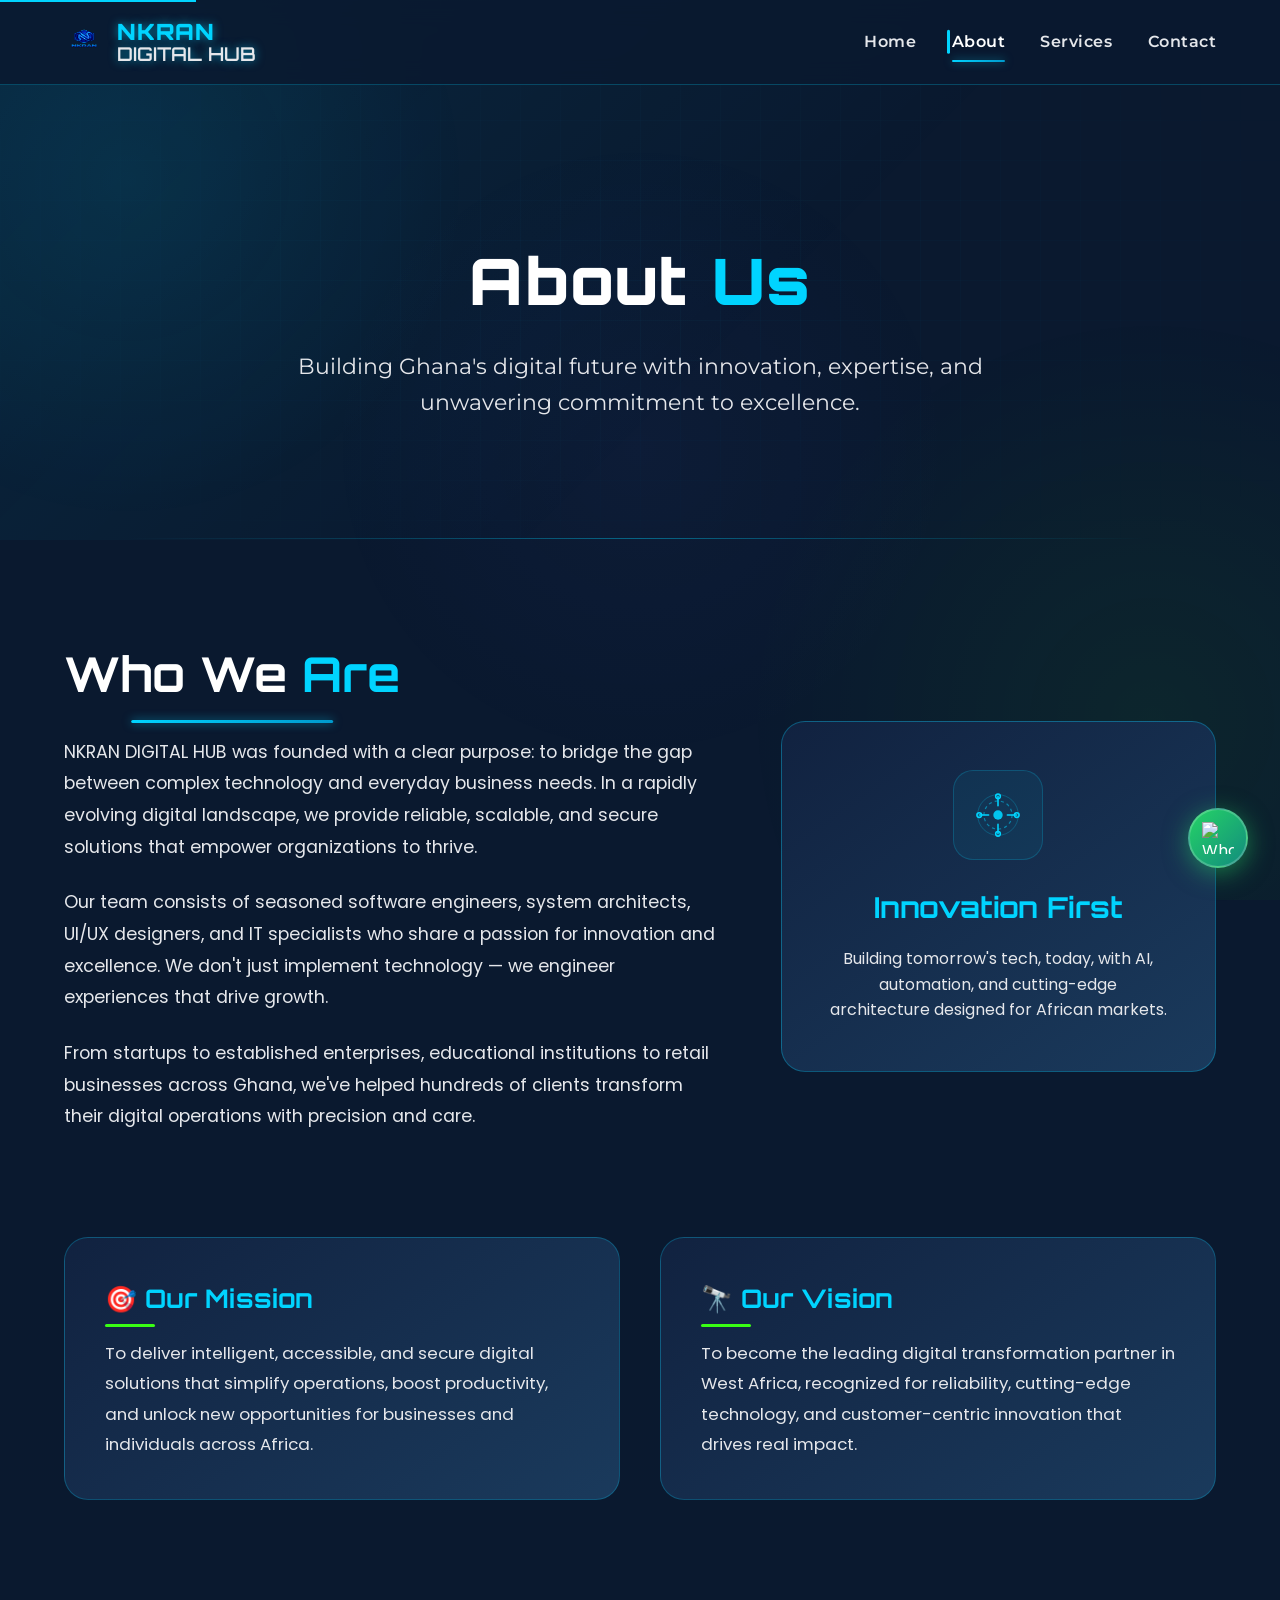
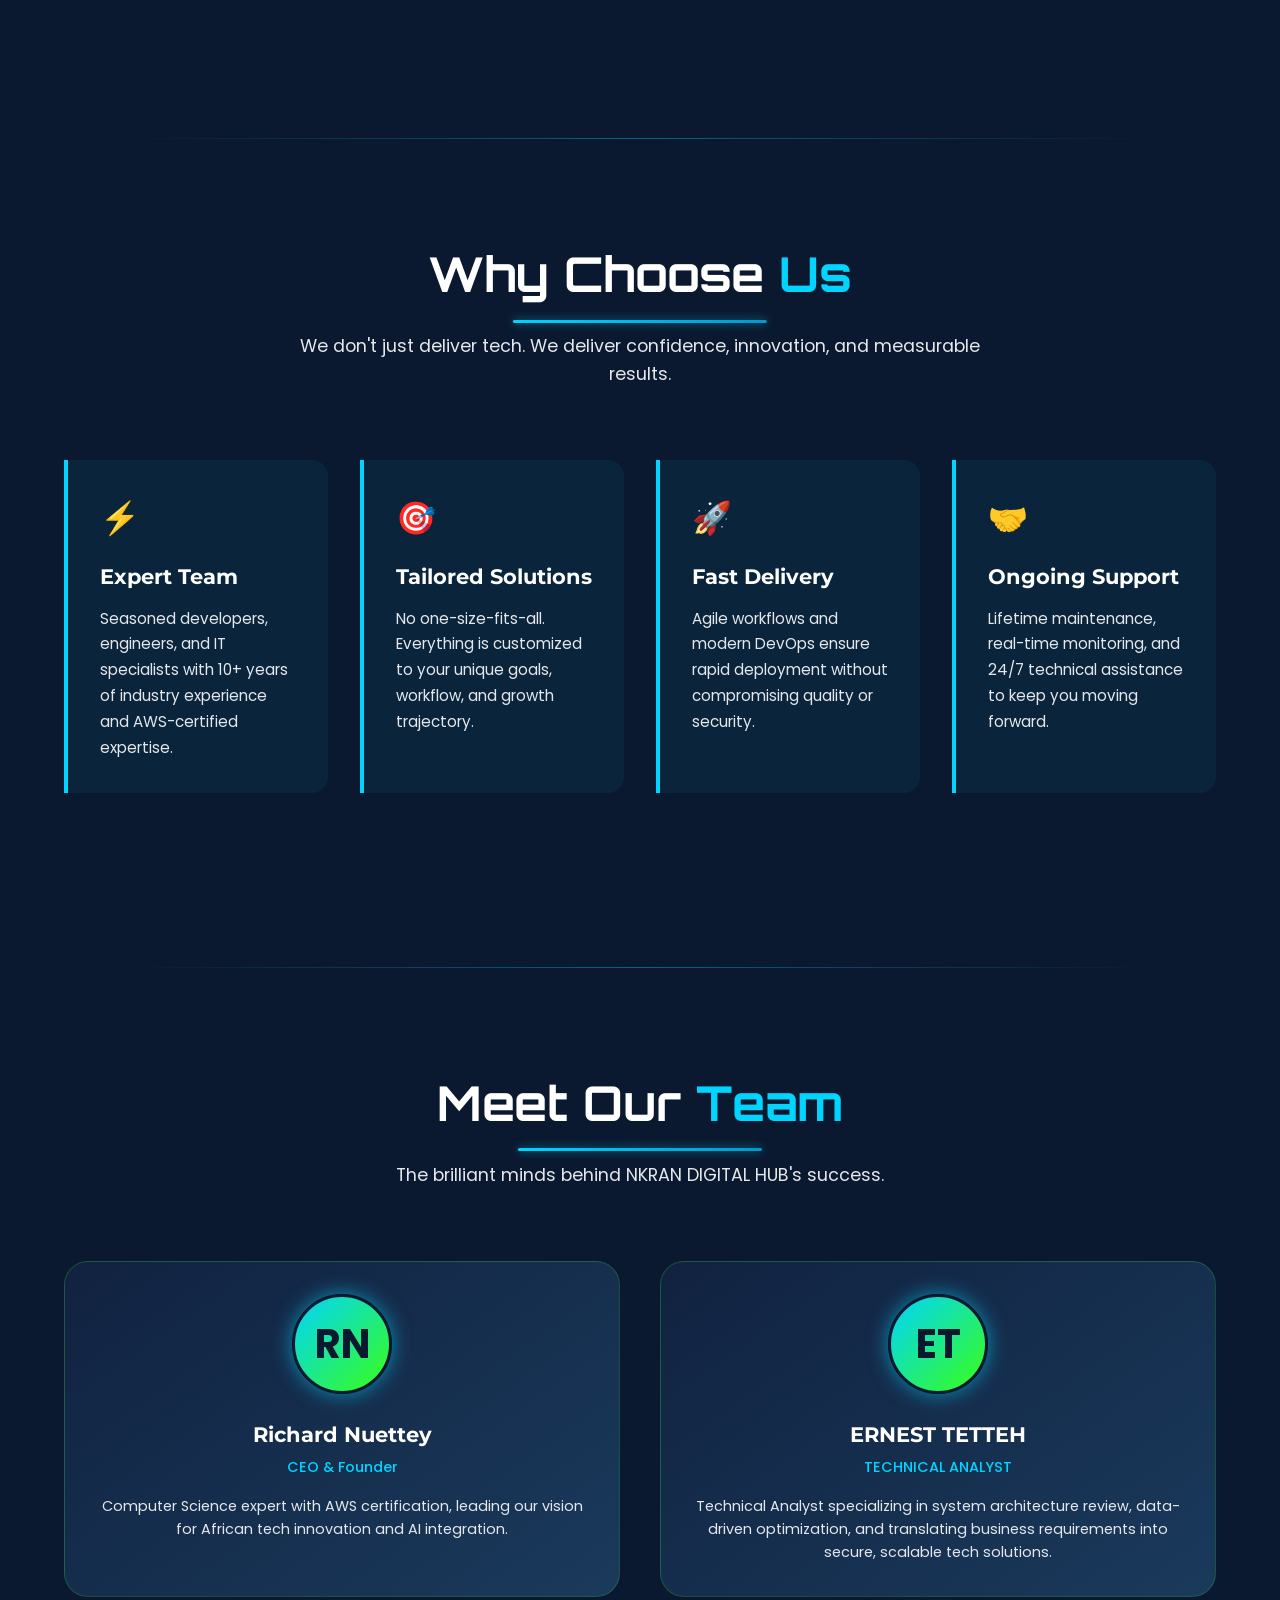
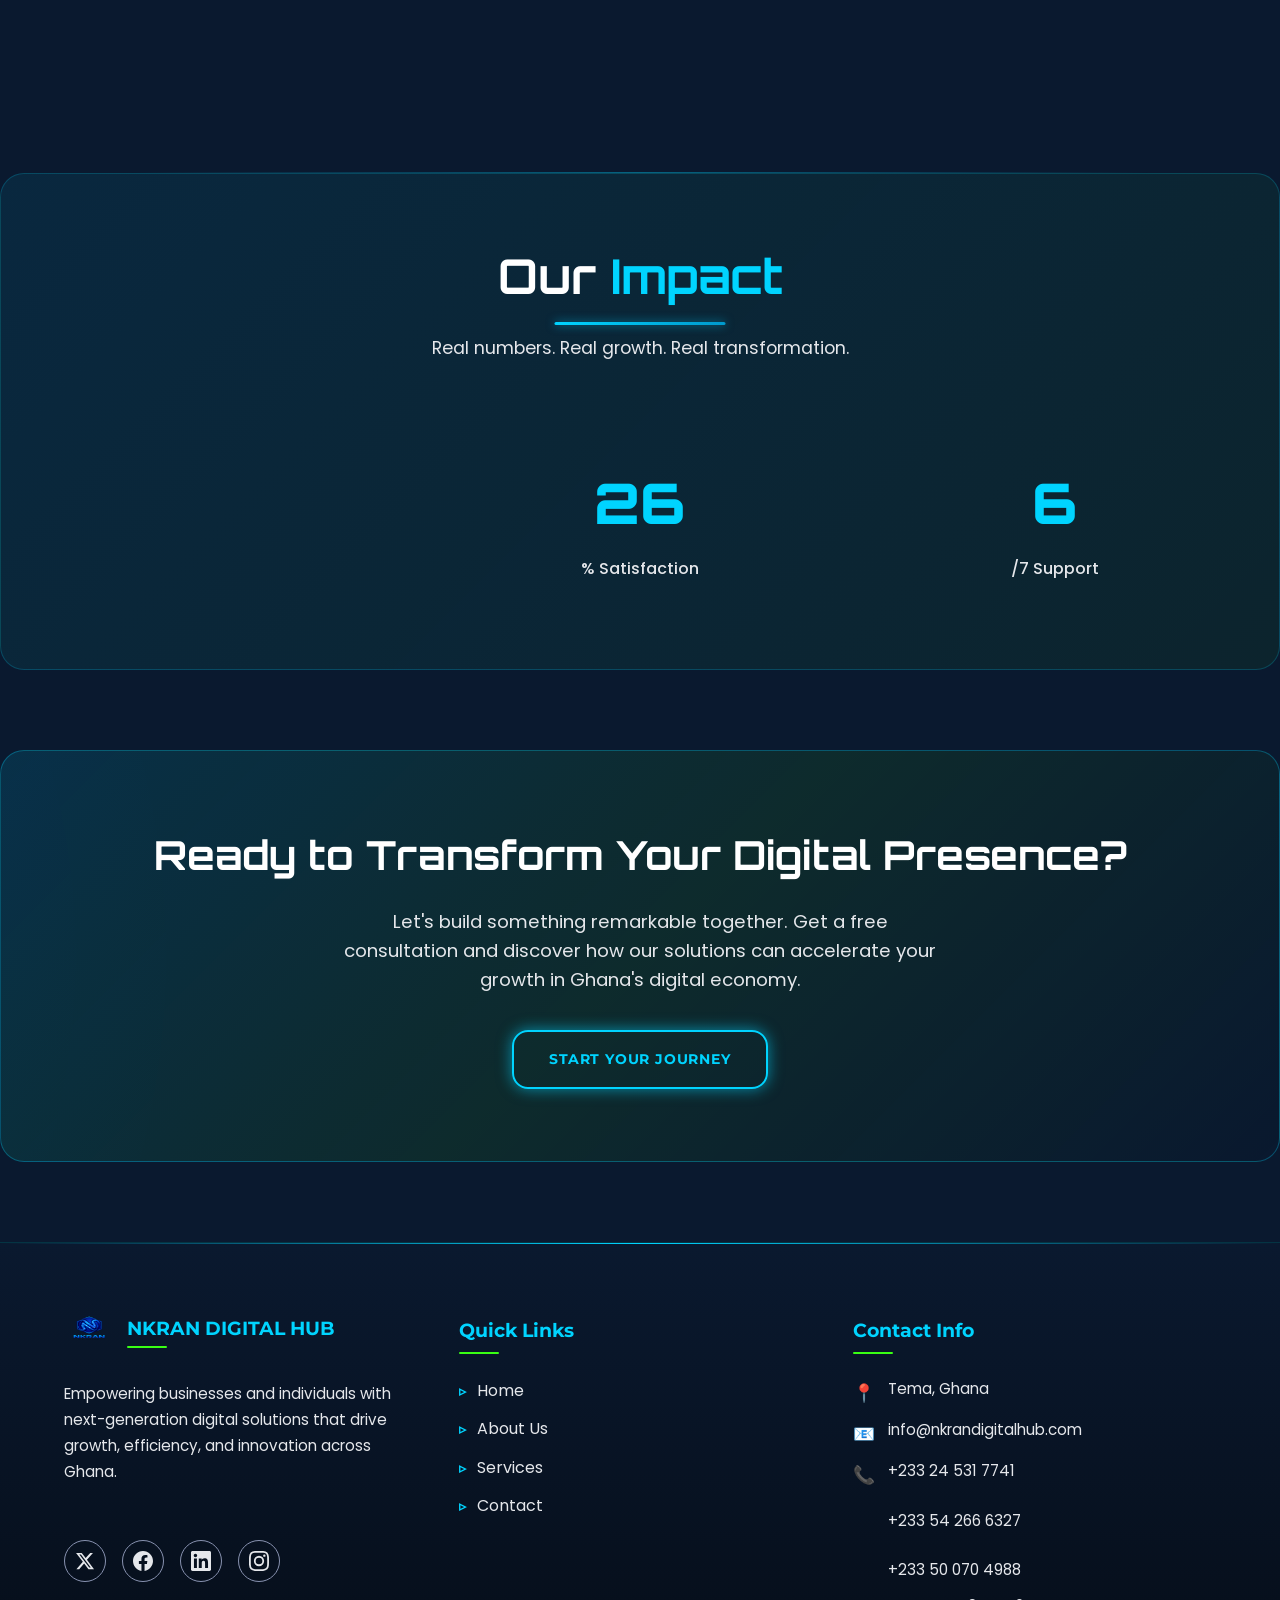
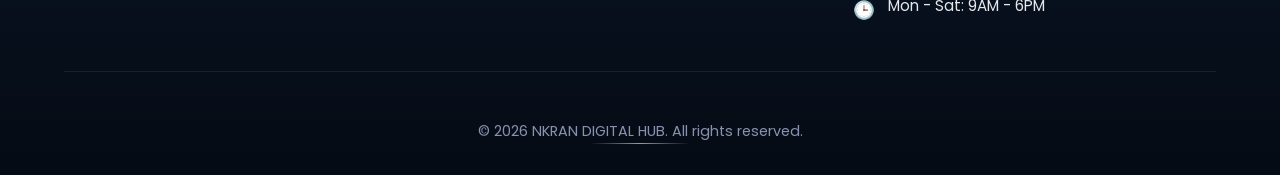
==== commit e0ae2d2f: "Fix relative paths for GitHub Pages deployment" ====
--- a/about.html
+++ b/about.html
@@ -24,8 +24,8 @@
   <title>About | NKRAN DIGITAL HUB</title>
 
   <!-- Favicon -->
-  <link rel="icon" type="image/png" sizes="32x32" href="/images/mkranDigilogo.png">
-  <link rel="apple-touch-icon" sizes="180x180" href="/images/apple-touch-icon.png">
+  <link rel="icon" type="image/png" sizes="32x32" href="images/mkranDigilogo.png">
+  <link rel="apple-touch-icon" sizes="180x180" href="images/apple-touch-icon.png">
 
   <!-- Google Fonts -->
   <link rel="preconnect" href="https://fonts.googleapis.com">
@@ -33,7 +33,7 @@
   <link href="https://fonts.googleapis.com/css2?family=Orbitron:wght@400;600;700;900&family=Montserrat:wght@400;500;600;700&family=Poppins:wght@300;400;500;600;700&display=swap" rel="stylesheet">
 
   <!-- External CSS -->
-  <link rel="stylesheet" href="/css/about.css">
+  <link rel="stylesheet" href="css/about.css">
 
   <!-- Structured Data (LocalBusiness) -->
   <script type="application/ld+json">
@@ -58,7 +58,7 @@
   <div class="loader" id="loader" aria-hidden="true">
     <div class="loader-content">
       <div class="loader-logo">
-        <img src="/images/mkranDigilogo.png" alt="NKRAN Logo" width="60" height="60">
+        <img src="images/mkranDigilogo.png" alt="NKRAN Logo" width="60" height="60">
         <h2>NKRAN <br> DIGITAL HUB</h2>
       </div>
       <div class="loader-bar"></div>
@@ -77,7 +77,7 @@
   <!-- Navigation -->
   <nav class="navbar" id="navbar" role="navigation" aria-label="Main navigation">
     <a href="index.html" class="nav-logo" aria-label="NKRAN DIGITAL HUB Home">
-      <img src="/images/mkranDigilogo.png" alt="NKRAN Logo" width="40" height="40">
+      <img src="images/mkranDigilogo.png" alt="NKRAN Logo" width="40" height="40">
       <div class="logo-text">
         <span class="logo-nkran">NKRAN</span>
         <span class="logo-digital">DIGITAL HUB</span>
@@ -240,7 +240,7 @@
     <!-- Column 1: Brand + Social -->
     <div class="footer-col">
       <div class="footer-brand">
-        <img src="/images/mkranDigilogo.png" alt="NKRAN Logo" width="50" height="50">
+        <img src="images/mkranDigilogo.png" alt="NKRAN Logo" width="50" height="50">
         <h4>NKRAN DIGITAL HUB</h4>
       </div>
       <p>Empowering businesses and individuals with next-generation digital solutions that drive growth, efficiency, and innovation across Ghana.</p>
@@ -319,8 +319,8 @@
 </a>
 
   <!-- Scripts -->
-  <script src="/js/particles.min.js"></script>
-  <script src="/js/about.js"></script>
+  <script src="js/particles.min.js"></script>
+  <script src="js/about.js"></script>
 
   <!-- Inline critical JS for loader & year -->
   <script>
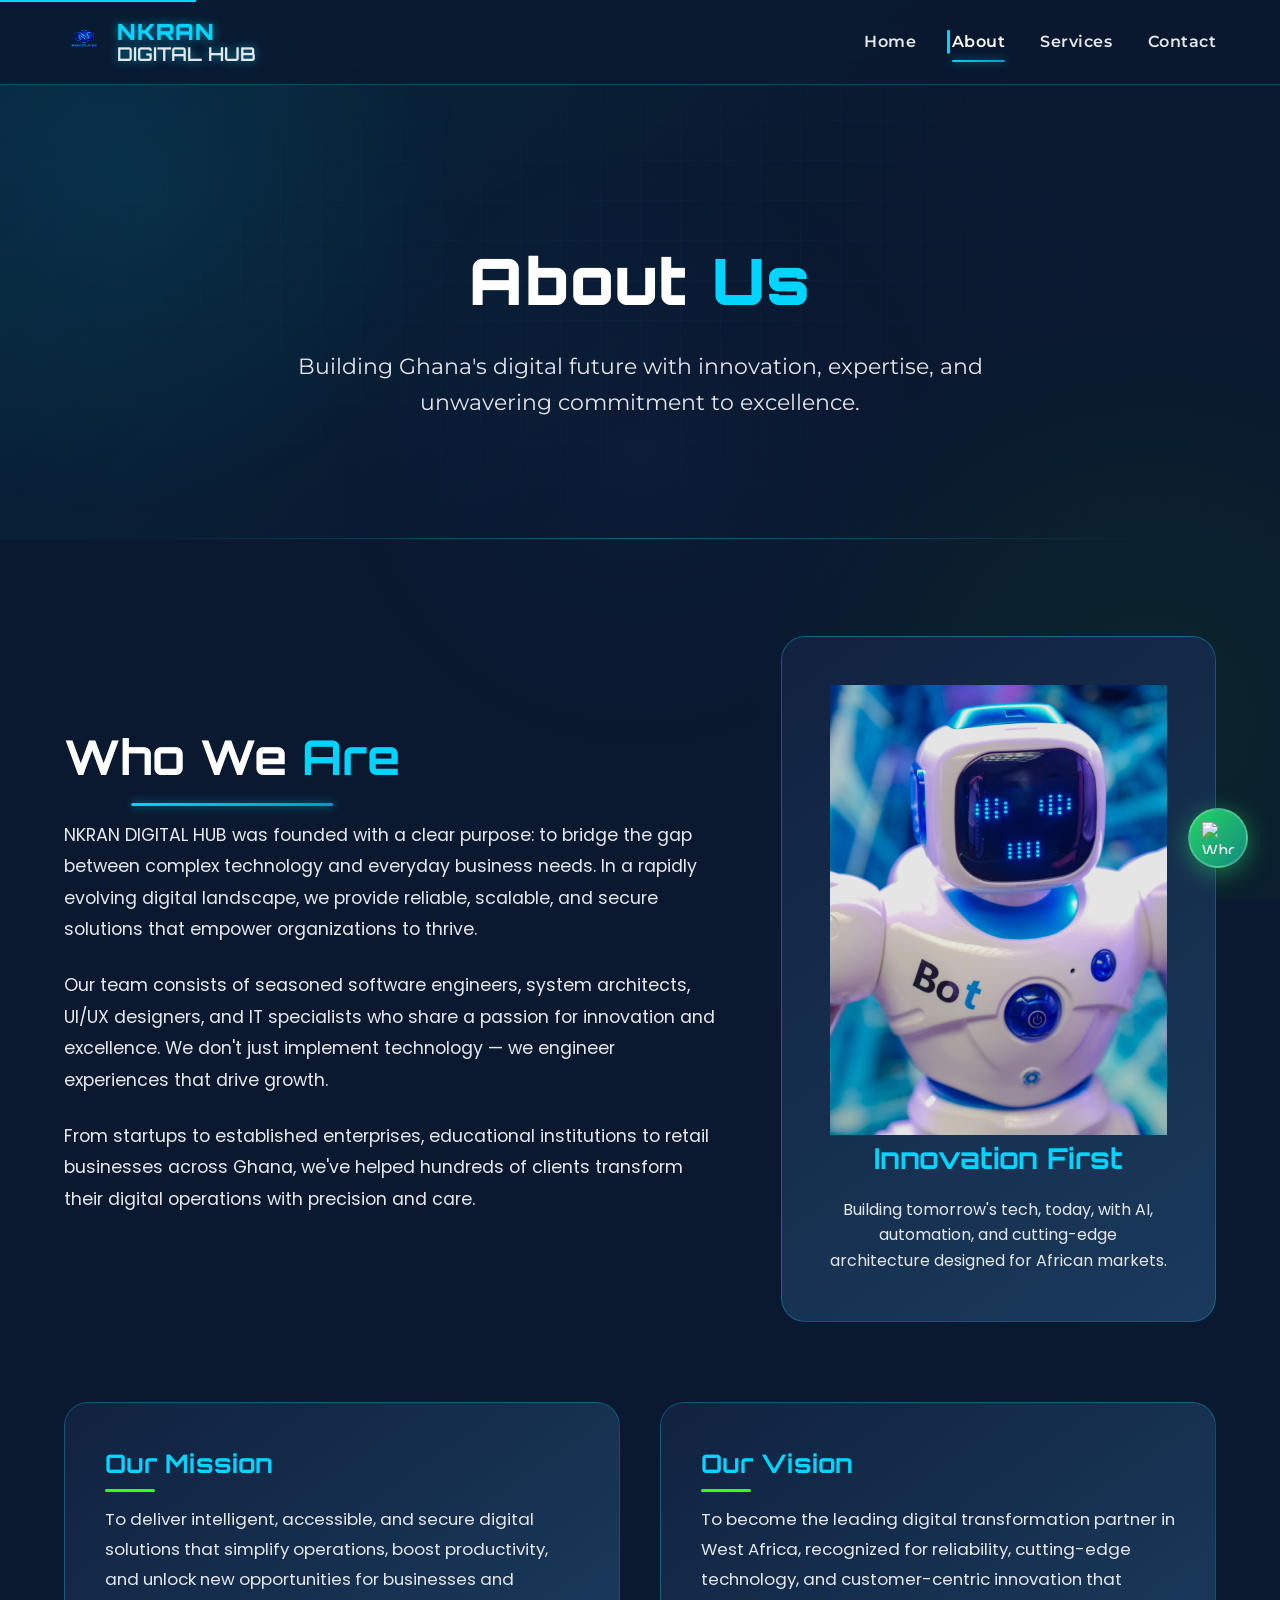
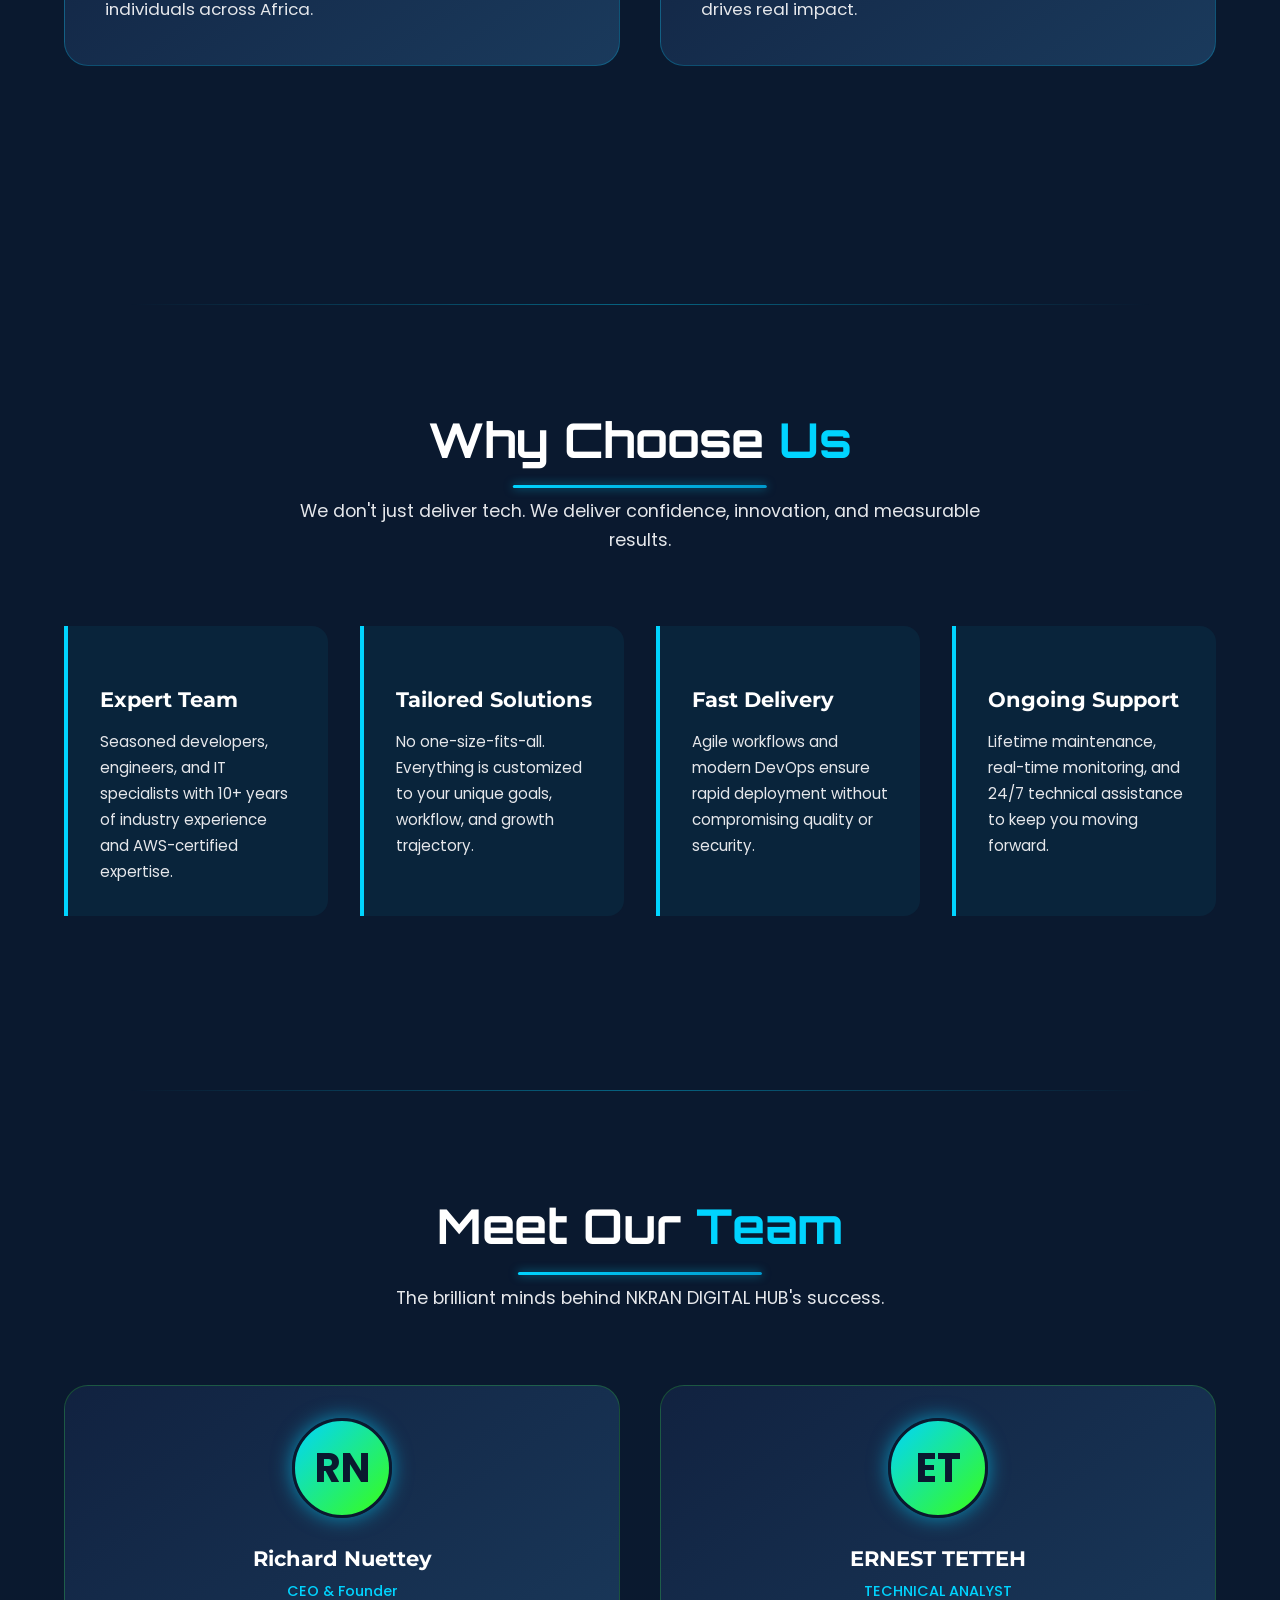
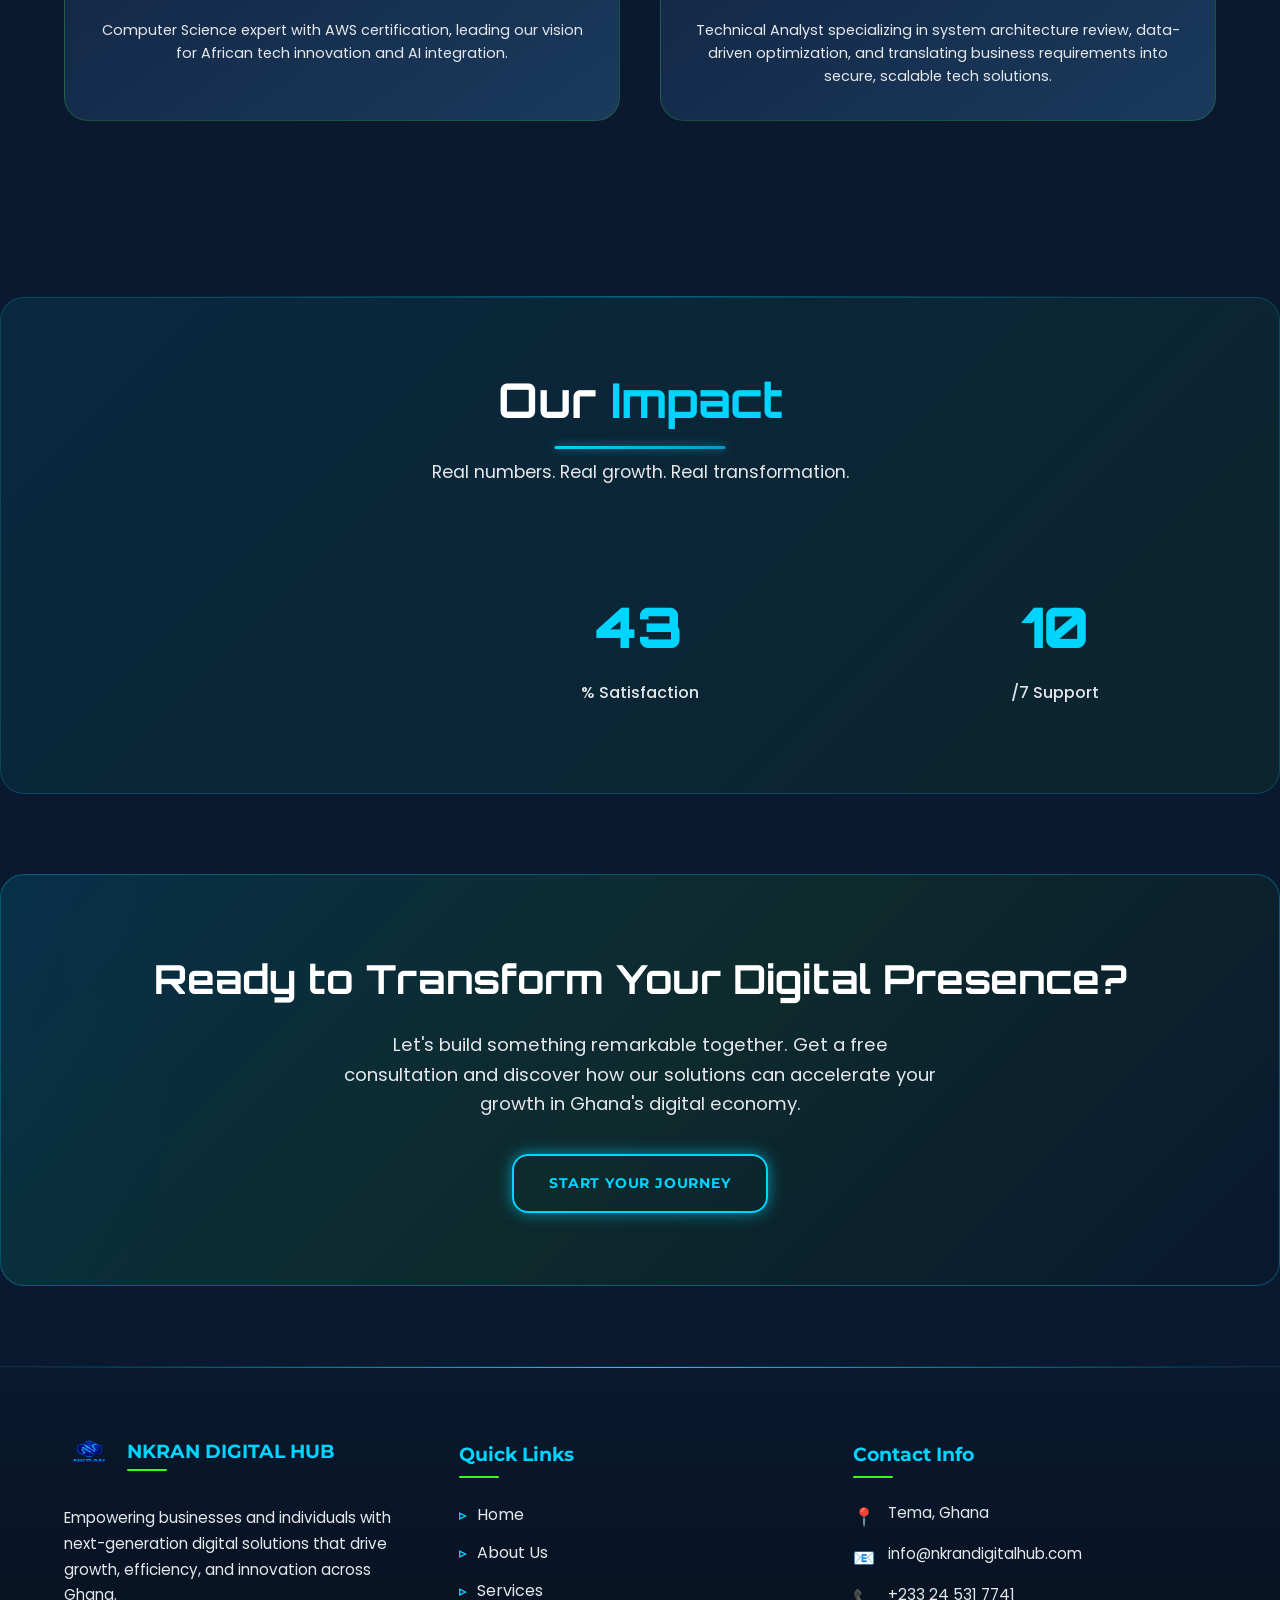
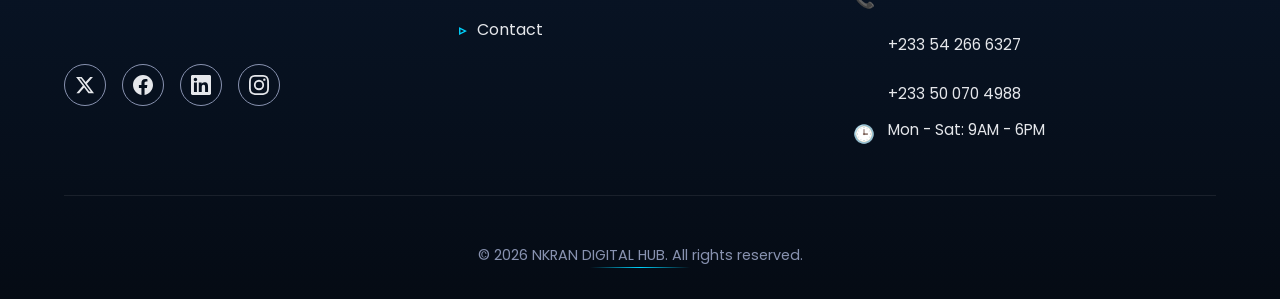
==== commit 9771f515: "Update website: Add services page, contact form, animations, and particles background" ====
--- a/about.html
+++ b/about.html
@@ -34,6 +34,9 @@
 
   <!-- External CSS -->
   <link rel="stylesheet" href="css/about.css">
+
+  <!-- ✅ Particles.js Library - Load ONCE in head -->
+  <script src="https://cdn.jsdelivr.net/particles.js/2.0.0/particles.min.js"></script>
 
   <!-- Structured Data (LocalBusiness) -->
   <script type="application/ld+json">
@@ -68,7 +71,7 @@
   <!-- Scroll Progress Bar -->
   <div class="scroll-progress" id="scrollProgress" aria-hidden="true"></div>
 
-  <!-- Particle Background Canvas -->
+  <!-- ✅ Particle Background Canvas - ONLY ONE -->
   <canvas id="particles-canvas" aria-hidden="true"></canvas>
 
   <!-- Skip Link for Accessibility -->
@@ -116,36 +119,25 @@
           <p>Our team consists of seasoned software engineers, system architects, UI/UX designers, and IT specialists who share a passion for innovation and excellence. We don't just implement technology — we engineer experiences that drive growth.</p>
           <p>From startups to established enterprises, educational institutions to retail businesses across Ghana, we've helped hundreds of clients transform their digital operations with precision and care.</p>
         </div>
-      <div class="about-visual animate-on-scroll">
-  <div class="about-visual-icon">
-    <svg viewBox="0 0 64 64" fill="none" xmlns="http://www.w3.org/2000/svg" aria-hidden="true">
-      <!-- Center Node -->
-      <circle cx="32" cy="32" r="6" fill="currentColor" opacity="0.9"/>
-      <!-- Connection Lines -->
-      <path d="M32 8v12M32 44v12M8 32h12M44 32h12" stroke="currentColor" stroke-width="2" stroke-linecap="round"/>
-      <!-- Outer Nodes -->
-      <circle cx="32" cy="8" r="3" stroke="currentColor" stroke-width="2"/>
-      <circle cx="32" cy="56" r="3" stroke="currentColor" stroke-width="2"/>
-      <circle cx="8" cy="32" r="3" stroke="currentColor" stroke-width="2"/>
-      <circle cx="56" cy="32" r="3" stroke="currentColor" stroke-width="2"/>
-      <!-- Orbital Rings -->
-      <circle cx="32" cy="32" r="18" stroke="currentColor" stroke-width="1.5" stroke-dasharray="4 4" opacity="0.5"/>
-      <circle cx="32" cy="32" r="26" stroke="currentColor" stroke-width="1" opacity="0.3"/>
-    </svg>
-  </div>
-  <h3>Innovation First</h3>
-  <p>Building tomorrow's tech, today, with AI, automation, and cutting-edge architecture designed for African markets.</p>
-</div>
+
+        <!-- ✅ FIXED: No more duplicate content -->
+        <div class="about-visual animate-on-scroll">
+          <div class="about-visual-image">
+            <img src="images/AI.jpg" alt="NKRAN Digital Hub Tech Team - Innovation and Technology" loading="lazy">
+          </div>
+          <h3>Innovation First</h3>
+          <p>Building tomorrow's tech, today, with AI, automation, and cutting-edge architecture designed for African markets.</p>
+        </div>
       </div>
 
       <!-- Mission & Vision -->
       <div class="mission-vision">
         <div class="mv-card animate-on-scroll">
-          <h3>🎯 Our Mission</h3>
+          <h3>Our Mission</h3>
           <p>To deliver intelligent, accessible, and secure digital solutions that simplify operations, boost productivity, and unlock new opportunities for businesses and individuals across Africa.</p>
         </div>
         <div class="mv-card animate-on-scroll">
-          <h3>🔭 Our Vision</h3>
+          <h3>Our Vision</h3>
           <p>To become the leading digital transformation partner in West Africa, recognized for reliability, cutting-edge technology, and customer-centric innovation that drives real impact.</p>
         </div>
       </div>
@@ -159,22 +151,22 @@
       </div>
       <div class="features-grid">
         <div class="feature-card animate-on-scroll">
-          <span class="feature-icon">⚡</span>
+          <span class="feature-icon"></span>
           <h4>Expert Team</h4>
           <p>Seasoned developers, engineers, and IT specialists with 10+ years of industry experience and AWS-certified expertise.</p>
         </div>
         <div class="feature-card animate-on-scroll">
-          <span class="feature-icon">🎯</span>
+          <span class="feature-icon"></span>
           <h4>Tailored Solutions</h4>
           <p>No one-size-fits-all. Everything is customized to your unique goals, workflow, and growth trajectory.</p>
         </div>
         <div class="feature-card animate-on-scroll">
-          <span class="feature-icon">🚀</span>
+          <span class="feature-icon"></span>
           <h4>Fast Delivery</h4>
           <p>Agile workflows and modern DevOps ensure rapid deployment without compromising quality or security.</p>
         </div>
         <div class="feature-card animate-on-scroll">
-          <span class="feature-icon">🤝</span>
+          <span class="feature-icon"></span>
           <h4>Ongoing Support</h4>
           <p>Lifetime maintenance, real-time monitoring, and 24/7 technical assistance to keep you moving forward.</p>
         </div>
@@ -200,7 +192,7 @@
           <span class="role">TECHNICAL ANALYST</span>
           <p>Technical Analyst specializing in system architecture review, data-driven optimization, and translating business requirements into secure, scalable tech solutions.</p>
         </div>
-
+      </div>
     </section>
 
     <!-- Stats Counter -->
@@ -211,8 +203,6 @@
       </div>
       <div class="stats-grid">
         <div class="stat-item animate-on-scroll">
-
-
         </div>
         <div class="stat-item animate-on-scroll">
           <span class="stat-number" data-target="98">0</span>
@@ -222,7 +212,6 @@
           <span class="stat-number" data-target="24">0</span>
           <span class="stat-label">/7 Support</span>
         </div>
-
       </div>
     </section>
 
@@ -233,132 +222,90 @@
       <a href="contact.html" class="btn btn-primary">Start Your Journey</a>
     </section>
   </main>
-<!-- Footer -->
-<footer class="footer">
-  <div class="footer-grid">
-
-    <!-- Column 1: Brand + Social -->
-    <div class="footer-col">
-      <div class="footer-brand">
-        <img src="images/mkranDigilogo.png" alt="NKRAN Logo" width="50" height="50">
-        <h4>NKRAN DIGITAL HUB</h4>
-      </div>
-      <p>Empowering businesses and individuals with next-generation digital solutions that drive growth, efficiency, and innovation across Ghana.</p>
-      <div class="social-links">
-        <a href="#" aria-label="Twitter" target="_blank" rel="noopener noreferrer">
-          <svg viewBox="0 0 24 24" fill="currentColor" aria-hidden="true">
-            <path d="M18.244 2.25h3.308l-7.227 8.26 8.502 11.24H16.17l-5.214-6.817L4.99 21.75H1.68l7.73-8.835L1.254 2.25H8.08l4.713 6.231zm-1.161 17.52h1.833L7.084 4.126H5.117z"/>
-          </svg>
-        </a>
-        <a href="https://web.facebook.com/profile.php?id=61589945770443" aria-label="Facebook" target="_blank" rel="noopener noreferrer">
-          <svg viewBox="0 0 24 24" fill="currentColor" aria-hidden="true">
-            <path d="M24 12.073c0-6.627-5.373-12-12-12s-12 5.373-12 12c0 5.99 4.388 10.954 10.125 11.854v-8.385H7.078v-3.47h3.047V9.43c0-3.007 1.792-4.669 4.533-4.669 1.312 0 2.686.235 2.686.235v2.953H15.83c-1.491 0-1.956.925-1.956 1.874v2.25h3.328l-.532 3.47h-2.796v8.385C19.612 23.027 24 18.062 24 12.073z"/>
-          </svg>
-        </a>
-        <a href="#" aria-label="LinkedIn" target="_blank" rel="noopener noreferrer">
-          <svg viewBox="0 0 24 24" fill="currentColor" aria-hidden="true">
-            <path d="M20.447 20.452h-3.554v-5.569c0-1.328-.027-3.037-1.852-3.037-1.853 0-2.136 1.445-2.136 2.939v5.667H9.351V9h3.414v1.561h.046c.477-.9 1.637-1.85 3.37-1.85 3.601 0 4.267 2.37 4.267 5.455v6.286zM5.337 7.433c-1.144 0-2.063-.926-2.063-2.065 0-1.138.92-2.063 2.063-2.063 1.14 0 2.064.925 2.064 2.063 0 1.139-.925 2.065-2.064 2.065zm1.782 13.019H3.555V9h3.564v11.452zM22.225 0H1.771C.792 0 0 .774 0 1.729v20.542C0 23.227.792 24 1.771 24h20.451C23.2 24 24 23.227 24 22.271V1.729C24 .774 23.2 0 22.222 0h.003z"/>
-          </svg>
-        </a>
-        <a href="#" aria-label="Instagram" target="_blank" rel="noopener noreferrer">
-          <svg viewBox="0 0 24 24" fill="currentColor" aria-hidden="true">
-            <path d="M12 2.163c3.204 0 3.584.012 4.85.07 3.252.148 4.771 1.691 4.919 4.919.058 1.265.069 1.645.069 4.849 0 3.205-.012 3.584-.069 4.849-.149 3.225-1.664 4.771-4.919 4.919-1.266.058-1.644.07-4.85.07-3.204 0-3.584-.012-4.849-.07-3.26-.149-4.771-1.699-4.919-4.92-.058-1.265-.07-1.644-.07-4.849 0-3.204.013-3.583.07-4.849.149-3.227 1.664-4.771 4.919-4.919 1.266-.057 1.645-.069 4.849-.069zM12 0C8.741 0 8.333.014 7.053.072 2.695.272.273 2.69.073 7.052.014 8.333 0 8.741 0 12c0 3.259.014 3.668.072 4.948.2 4.358 2.618 6.78 6.98 6.98C8.333 23.986 8.741 24 12 24c3.259 0 3.668-.014 4.948-.072 4.354-.2 6.782-2.618 6.979-6.98.059-1.28.073-1.689.073-4.948 0-3.259-.014-3.667-.072-4.947-.196-4.354-2.617-6.78-6.979-6.98C15.668.014 15.259 0 12 0zm0 5.838a6.162 6.162 0 100 12.324 6.162 6.162 0 000-12.324zM12 16a4 4 0 110-8 4 4 0 010 8zm6.406-11.845a1.44 1.44 0 100 2.881 1.44 1.44 0 000-2.881z"/>
-          </svg>
-        </a>
-      </div>
-    </div> <!-- ✅ FIXED: Closing div for first column -->
-
-    <!-- Column 2: Quick Links -->
-    <div class="footer-col">
-      <h4>Quick Links</h4>
-      <ul>
-        <li><a href="index.html">Home</a></li>
-        <li><a href="about.html">About Us</a></li>
-        <li><a href="services.html">Services</a></li>
-        <li><a href="contact.html">Contact</a></li>
-      </ul>
+
+  <!-- Footer -->
+  <footer class="footer">
+    <div class="footer-grid">
+      <!-- Column 1: Brand + Social -->
+      <div class="footer-col">
+        <div class="footer-brand">
+          <img src="images/mkranDigilogo.png" alt="NKRAN Logo" width="50" height="50">
+          <h4>NKRAN DIGITAL HUB</h4>
+        </div>
+        <p>Empowering businesses and individuals with next-generation digital solutions that drive growth, efficiency, and innovation across Ghana.</p>
+        <div class="social-links">
+          <a href="#" aria-label="Twitter" target="_blank" rel="noopener noreferrer">
+            <svg viewBox="0 0 24 24" fill="currentColor" aria-hidden="true">
+              <path d="M18.244 2.25h3.308l-7.227 8.26 8.502 11.24H16.17l-5.214-6.817L4.99 21.75H1.68l7.73-8.835L1.254 2.25H8.08l4.713 6.231zm-1.161 17.52h1.833L7.084 4.126H5.117z"/>
+            </svg>
+          </a>
+          <a href="https://web.facebook.com/profile.php?id=61589945770443" aria-label="Facebook" target="_blank" rel="noopener noreferrer">
+            <svg viewBox="0 0 24 24" fill="currentColor" aria-hidden="true">
+              <path d="M24 12.073c0-6.627-5.373-12-12-12s-12 5.373-12 12c0 5.99 4.388 10.954 10.125 11.854v-8.385H7.078v-3.47h3.047V9.43c0-3.007 1.792-4.669 4.533-4.669 1.312 0 2.686.235 2.686.235v2.953H15.83c-1.491 0-1.956.925-1.956 1.874v2.25h3.328l-.532 3.47h-2.796v8.385C19.612 23.027 24 18.062 24 12.073z"/>
+            </svg>
+          </a>
+          <a href="#" aria-label="LinkedIn" target="_blank" rel="noopener noreferrer">
+            <svg viewBox="0 0 24 24" fill="currentColor" aria-hidden="true">
+              <path d="M20.447 20.452h-3.554v-5.569c0-1.328-.027-3.037-1.852-3.037-1.853 0-2.136 1.445-2.136 2.939v5.667H9.351V9h3.414v1.561h.046c.477-.9 1.637-1.85 3.37-1.85 3.601 0 4.267 2.37 4.267 5.455v6.286zM5.337 7.433c-1.144 0-2.063-.926-2.063-2.065 0-1.138.92-2.063 2.063-2.063 1.14 0 2.064.925 2.064 2.063 0 1.139-.925 2.065-2.064 2.065zm1.782 13.019H3.555V9h3.564v11.452zM22.225 0H1.771C.792 0 0 .774 0 1.729v20.542C0 23.227.792 24 1.771 24h20.451C23.2 24 24 23.227 24 22.271V1.729C24 .774 23.2 0 22.222 0h.003z"/>
+            </svg>
+          </a>
+          <a href="#" aria-label="Instagram" target="_blank" rel="noopener noreferrer">
+            <svg viewBox="0 0 24 24" fill="currentColor" aria-hidden="true">
+              <path d="M12 2.163c3.204 0 3.584.012 4.85.07 3.252.148 4.771 1.691 4.919 4.919.058 1.265.069 1.645.069 4.849 0 3.205-.012 3.584-.069 4.849-.149 3.225-1.664 4.771-4.919 4.919-1.266.058-1.644.07-4.85.07-3.204 0-3.584-.012-4.849-.07-3.26-.149-4.771-1.699-4.919-4.92-.058-1.265-.07-1.644-.07-4.849 0-3.204.013-3.583.07-4.849.149-3.227 1.664-4.771 4.919-4.919 1.266-.057 1.645-.069 4.849-.069zM12 0C8.741 0 8.333.014 7.053.072 2.695.272.273 2.69.073 7.052.014 8.333 0 8.741 0 12c0 3.259.014 3.668.072 4.948.2 4.358 2.618 6.78 6.98 6.98C8.333 23.986 8.741 24 12 24c3.259 0 3.668-.014 4.948-.072 4.354-.2 6.782-2.618 6.979-6.98.059-1.28.073-1.689.073-4.948 0-3.259-.014-3.667-.072-4.947-.196-4.354-2.617-6.78-6.979-6.98C15.668.014 15.259 0 12 0zm0 5.838a6.162 6.162 0 100 12.324 6.162 6.162 0 000-12.324zM12 16a4 4 0 110-8 4 4 0 010 8zm6.406-11.845a1.44 1.44 0 100 2.881 1.44 1.44 0 000-2.881z"/>
+            </svg>
+          </a>
+        </div>
+      </div>
+
+      <!-- Column 2: Quick Links -->
+      <div class="footer-col">
+        <h4>Quick Links</h4>
+        <ul>
+          <li><a href="index.html">Home</a></li>
+          <li><a href="about.html">About Us</a></li>
+          <li><a href="services.html">Services</a></li>
+          <li><a href="contact.html">Contact</a></li>
+        </ul>
+      </div>
+
+      <!-- Column 3: Contact Info -->
+      <div class="footer-col">
+        <h4>Contact Info</h4>
+        <ul class="contact-list">
+          <li>
+            <span class="icon">📍</span>
+            <span class="text">Tema, Ghana</span>
+          </li>
+          <li>
+            <span class="icon">📧</span>
+            <a href="mailto:info@nkrandigitalhub.com" class="text">info@nkrandigitalhub.com</a>
+          </li>
+          <li>
+            <span class="icon">📞</span>
+            <div class="text">
+              <a href="tel:+233245317741">+233 24 531 7741</a><br>
+              <a href="tel:+233542666327">+233 54 266 6327</a><br>
+              <a href="tel:+233500704988">+233 50 070 4988</a>
+            </div>
+          </li>
+          <li>
+            <span class="icon">🕒</span>
+            <span class="text">Mon - Sat: 9AM - 6PM</span>
+          </li>
+        </ul>
+      </div>
     </div>
 
-    <!-- Column 3: Contact Info -->
-    <div class="footer-col">
-      <h4>Contact Info</h4>
-      <ul class="contact-list">
-        <li>
-          <span class="icon">📍</span>
-          <span class="text">Tema, Ghana</span>
-        </li>
-        <li>
-          <span class="icon">📧</span>
-          <a href="mailto:info@nkrandigitalhub.com" class="text">info@nkrandigitalhub.com</a>
-        </li>
-        <li>
-          <span class="icon">📞</span>
-          <div class="text">
-            <a href="tel:+233245317741">+233 24 531 7741</a><br>
-            <a href="tel:+233542666327">+233 54 266 6327</a><br>
-            <a href="tel:+233500704988">+233 50 070 4988</a>
-          </div>
-        </li>
-        <li>
-          <span class="icon">🕒</span>
-          <span class="text">Mon - Sat: 9AM - 6PM</span>
-        </li>
-      </ul>
-    </div>
-
-  </div> <!-- ✅ .footer-grid closes here -->
-
-  <!-- ✅ Copyright BELOW the grid, properly centered -->
-  <div class="copyright">&copy; <span id="year">2026</span> NKRAN DIGITAL HUB. All rights reserved.</div>
-</footer>
+    <!-- Copyright -->
+    <div class="copyright">&copy; <span id="year">2026</span> NKRAN DIGITAL HUB. All rights reserved.</div>
+  </footer>
 
   <!-- WhatsApp Float Button -->
-<!-- WhatsApp Float Button -->
-<a href="https://wa.me/233245317741" target="_blank" class="whatsapp-float">
-  <img src="https://cdn-icons-png.flaticon.com/512/733/733585.png" alt="WhatsApp">
-</a>
-
-  <!-- Scripts -->
-  <script src="js/particles.min.js"></script>
+  <a href="https://wa.me/233245317741" target="_blank" class="whatsapp-float">
+    <img src="https://cdn-icons-png.flaticon.com/512/733/733585.png" alt="WhatsApp">
+  </a>
+
+  <!-- ✅ External Scripts - Correct order, NO duplicate particles.js -->
   <script src="js/about.js"></script>
-
-  <!-- Inline critical JS for loader & year -->
-  <script>
-    // Set current year
-    document.getElementById('year').textContent = new Date().getFullYear();
-
-    // Hide loader after page load
-    window.addEventListener('load', () => {
-      setTimeout(() => {
-        document.getElementById('loader').classList.add('hidden');
-      }, 1800);
-    });
-
-    // Mobile menu toggle
-    const menuToggle = document.getElementById('menuToggle');
-    const navMenu = document.getElementById('navMenu');
-
-    if (menuToggle) {
-      menuToggle.addEventListener('click', () => {
-        const expanded = menuToggle.getAttribute('aria-expanded') === 'true' || false;
-        menuToggle.setAttribute('aria-expanded', !expanded);
-        menuToggle.classList.toggle('active');
-        navMenu.classList.toggle('active');
-        document.body.style.overflow = navMenu.classList.contains('active') ? 'hidden' : '';
-      });
-    }
-
-    // Close menu when clicking a link (mobile)
-    document.querySelectorAll('.nav-link').forEach(link => {
-      link.addEventListener('click', () => {
-        if (navMenu.classList.contains('active')) {
-          menuToggle.classList.remove('active');
-          navMenu.classList.remove('active');
-          menuToggle.setAttribute('aria-expanded', 'false');
-          document.body.style.overflow = '';
-        }
-      });
-    });
-  </script>
 </body>
 </html>
--- a/css/about.css
+++ b/css/about.css
@@ -101,16 +101,44 @@
 }
 .skip-link:focus { top: 0; }
 
-/* Scroll Animation Utility */
+/* ===== SCROLL ANIMATION SYSTEM ===== */
+/* Initial state for animated elements */
 .animate-on-scroll {
   opacity: 0;
   transform: translateY(30px);
-  transition: opacity 0.6s ease, transform 0.6s ease;
-}
-.animate-on-scroll.is-visible {
+  transition: opacity 0.8s ease-out, transform 0.8s ease-out;
+}
+
+/* Animation variants */
+.animate-on-scroll.slide-left {
+  transform: translateX(-50px);
+}
+
+.animate-on-scroll.slide-right {
+  transform: translateX(50px);
+}
+
+.animate-on-scroll.fade-in {
+  transform: translateY(0);
+}
+
+.animate-on-scroll.zoom-in {
+  transform: scale(0.8);
+}
+
+/* Animated state - triggered when in viewport */
+.animate-on-scroll.animated {
   opacity: 1;
-  transform: translateY(0);
-}
+  transform: translateY(0) translateX(0) scale(1);
+}
+
+/* Stagger delays for multiple elements */
+.animate-on-scroll:nth-child(1) { transition-delay: 0.1s; }
+.animate-on-scroll:nth-child(2) { transition-delay: 0.2s; }
+.animate-on-scroll:nth-child(3) { transition-delay: 0.3s; }
+.animate-on-scroll:nth-child(4) { transition-delay: 0.4s; }
+.animate-on-scroll:nth-child(5) { transition-delay: 0.5s; }
+.animate-on-scroll:nth-child(6) { transition-delay: 0.6s; }
 
 /* ===== 3. PARTICLE BACKGROUND ===== */
 #particles-canvas {
@@ -376,12 +404,6 @@
   max-width: 900px;
   position: relative;
   z-index: 2;
-  animation: fadeInUp 1s ease-out;
-}
-
-@keyframes fadeInUp {
-  from { opacity: 0; transform: translateY(40px) scale(0.98); }
-  to { opacity: 1; transform: translateY(0) scale(1); }
 }
 
 .page-hero-title {
@@ -390,13 +412,16 @@
   font-weight: 900;
   margin-bottom: 1rem;
   letter-spacing: 2px;
-  animation: titleReveal 1.2s ease-out forwards;
-}
-
-@keyframes titleReveal {
-  0% { opacity: 0; transform: translateY(30px) scale(0.95); filter: blur(10px); }
-  50% { opacity: 1; transform: translateY(0) scale(1.02); filter: blur(0); }
-  100% { transform: translateY(0) scale(1); }
+  opacity: 0;
+  transform: translateY(-30px);
+  animation: heroFadeDown 1s ease-out 0.3s forwards;
+}
+
+@keyframes heroFadeDown {
+  to {
+    opacity: 1;
+    transform: translateY(0);
+  }
 }
 
 .page-hero-title span { color: var(--accent-cyan); }
@@ -407,11 +432,17 @@
   color: var(--text-secondary);
   max-width: 700px;
   margin: 0 auto;
-  animation: fadeIn 1.4s ease-out 0.3s forwards;
-  opacity: 0;
-}
-
-@keyframes fadeIn { to { opacity: 1; } }
+  opacity: 0;
+  transform: translateY(30px);
+  animation: heroFadeUp 1s ease-out 0.6s forwards;
+}
+
+@keyframes heroFadeUp {
+  to {
+    opacity: 1;
+    transform: translateY(0);
+  }
+}
 
 /* ===== 7. MAIN SECTIONS ===== */
 .section-pad {
@@ -442,7 +473,6 @@
   text-align: center;
   margin-bottom: 4.5rem;
   position: relative;
-  animation: fadeInUp 0.8s ease-out;
 }
 
 .section-title {
@@ -451,6 +481,14 @@
   margin-bottom: 1.2rem;
   position: relative;
   display: inline-block;
+  opacity: 0;
+  transform: translateY(20px);
+  transition: opacity 0.6s ease-out, transform 0.6s ease-out;
+}
+
+.section-title.animated {
+  opacity: 1;
+  transform: translateY(0);
 }
 
 .section-title::after {
@@ -494,7 +532,20 @@
   margin-bottom: 1.5rem;
   font-size: 1.1rem;
   line-height: 1.8;
-}
+  opacity: 0;
+  transform: translateY(20px);
+  transition: opacity 0.6s ease-out 0.2s, transform 0.6s ease-out 0.2s;
+}
+
+.about-text.animated p {
+  opacity: 1;
+  transform: translateY(0);
+}
+
+/* Stagger paragraph animations */
+.about-text.animated p:nth-child(2) { transition-delay: 0.3s; }
+.about-text.animated p:nth-child(3) { transition-delay: 0.4s; }
+.about-text.animated p:nth-child(4) { transition-delay: 0.5s; }
 
 .about-visual {
   background: linear-gradient(145deg, var(--bg-secondary), var(--bg-tertiary));
@@ -614,7 +665,7 @@
   padding: 2.5rem;
   position: relative;
   overflow: hidden;
-  transition: var(--transition);
+  transition: var(--transition), opacity 0.6s ease-out, transform 0.6s ease-out;
 }
 
 .mv-card::before {
@@ -657,6 +708,14 @@
   color: var(--text-secondary);
   line-height: 1.8;
   font-size: 1.05rem;
+  opacity: 0;
+  transform: translateY(20px);
+  transition: opacity 0.6s ease-out 0.2s, transform 0.6s ease-out 0.2s;
+}
+
+.mv-card.animated p {
+  opacity: 1;
+  transform: translateY(0);
 }
 
 /* ===== 10. WHY CHOOSE US ===== */
@@ -674,7 +733,7 @@
   border-left: 4px solid var(--accent-cyan);
   padding: 2rem;
   border-radius: 0 var(--radius) var(--radius) 0;
-  transition: var(--transition);
+  transition: var(--transition), opacity 0.6s ease-out, transform 0.6s ease-out;
 }
 
 .feature-card:hover {
@@ -708,6 +767,14 @@
   color: var(--text-secondary);
   font-size: 0.95rem;
   line-height: 1.7;
+  opacity: 0;
+  transform: translateY(20px);
+  transition: opacity 0.6s ease-out 0.2s, transform 0.6s ease-out 0.2s;
+}
+
+.feature-card.animated p {
+  opacity: 1;
+  transform: translateY(0);
 }
 
 /* ===== 11. TEAM SECTION ===== */
@@ -729,7 +796,7 @@
   border-radius: var(--radius-lg);
   padding: 2rem;
   text-align: center;
-  transition: var(--transition);
+  transition: var(--transition), opacity 0.6s ease-out, transform 0.6s ease-out;
 }
 
 .team-card:hover {
@@ -778,6 +845,14 @@
   color: var(--text-secondary);
   font-size: 0.9rem;
   line-height: 1.6;
+  opacity: 0;
+  transform: translateY(20px);
+  transition: opacity 0.6s ease-out 0.2s, transform 0.6s ease-out 0.2s;
+}
+
+.team-card.animated p {
+  opacity: 1;
+  transform: translateY(0);
 }
 
 /* ===== 12. STATS COUNTER ===== */
@@ -814,6 +889,14 @@
   color: var(--accent-cyan);
   margin-bottom: 0.5rem;
   display: block;
+  opacity: 0;
+  transform: scale(0.5);
+  transition: opacity 0.8s ease-out, transform 0.8s ease-out;
+}
+
+.stat-item.animated .stat-number {
+  opacity: 1;
+  transform: scale(1);
 }
 
 .stat-label {
@@ -854,13 +937,6 @@
   font-family: var(--font-heading);
   margin-bottom: 1.2rem;
   font-size: clamp(1.8rem, 4vw, 2.5rem);
-  animation: textPop 1.5s ease-out;
-}
-
-@keyframes textPop {
-  0% { transform: scale(0.95); opacity: 0; }
-  50% { transform: scale(1.05); }
-  100% { transform: scale(1); opacity: 1; }
 }
 
 .about-cta p {
@@ -892,7 +968,7 @@
 /* Grid Layout - Horizontal on Desktop, Stacked on Mobile */
 .footer-grid {
   display: grid;
-  grid-template-columns: repeat(auto-fit, minmax(240px, 1fr)); /* ✅ Horizontal by default */
+  grid-template-columns: repeat(auto-fit, minmax(240px, 1fr));
   gap: 2.5rem 2rem;
   max-width: 1200px;
   margin: 0 auto;
@@ -1050,141 +1126,6 @@
 }
 
 /* Social Links */
-.social-links {
-  display: flex;
-  gap: 0.8rem;
-  margin-top: 0.5rem;
-}
-
-.social-links a {
-  width: 40px;
-  height: 40px;
-  border: 1px solid var(--text-muted);
-  border-radius: 50%;
-  display: flex;
-  align-items: center;
-  justify-content: center;
-  transition: var(--transition);
-  position: relative;
-  overflow: hidden;
-  background: transparent;
-  flex-shrink: 0;
-}
-
-.social-links a svg {
-  width: 18px;
-  height: 18px;
-  fill: var(--text-secondary);
-  transition: var(--transition-smooth);
-  position: relative;
-  z-index: 2;
-}
-
-.social-links a::before {
-  content: '';
-  position: absolute;
-  inset: 0;
-  background: var(--gradient-primary);
-  opacity: 0;
-  transition: var(--transition);
-  z-index: 1;
-}
-
-.social-links a:hover {
-  border-color: var(--accent-cyan);
-  transform: translateY(-3px);
-  box-shadow: 0 8px 25px rgba(0, 212, 255, 0.4);
-}
-
-.social-links a:hover svg {
-  fill: white;
-  transform: scale(1.1);
-}
-
-.social-links a:hover::before {
-  opacity: 1;
-}
-
-/* Brand-specific hover colors */
-.social-links a[href*="twitter.com"]:hover::before { background: #1DA1F2; }
-.social-links a[href*="facebook.com"]:hover::before { background: #1877F2; }
-.social-links a[href*="linkedin.com"]:hover::before { background: #0A66C2; }
-.social-links a[href*="instagram.com"]:hover::before {
-  background: linear-gradient(45deg, #f09433 0%, #e6683c 25%, #dc2743 50%, #cc2366 75%, #bc1888 100%);
-}
-
-/* Copyright - Centered BELOW the grid */
-.copyright {
-  text-align: center;
-  padding-top: 2.5rem;
-  margin-top: 3rem;
-  border-top: 1px solid rgba(255,255,255,0.08);
-  color: var(--text-muted);
-  font-size: 0.9rem;
-  position: relative;
-  max-width: 1200px;
-  margin-left: auto;
-  margin-right: auto;
-}
-
-.copyright::after {
-  content: '';
-  position: absolute;
-  bottom: -1px; left: 50%;
-  transform: translateX(-50%);
-  width: 100px; height: 1px;
-  background: var(--gradient-glow);
-  animation: glowLine 2.5s ease-in-out infinite;
-}
-
-/* ===== RESPONSIVE: Mobile Footer ===== */
-@media (max-width: 768px) {
-  .footer-grid {
-    grid-template-columns: 1fr; /* ✅ Stack vertically on mobile */
-    text-align: center;
-    gap: 2rem;
-  }
-
-  .footer-brand {
-    justify-content: center;
-  }
-
-  .footer-col h4::after {
-    left: 50%;
-    transform: translateX(-50%);
-  }
-
-  .footer-col ul:not(.contact-list) li {
-    justify-content: center;
-    padding-left: 0;
-    padding-right: 18px;
-  }
-
-  .footer-col ul:not(.contact-list) li::before {
-    left: auto;
-    right: 0;
-  }
-
-  .contact-list li {
-    justify-content: center;
-  }
-
-  .social-links {
-    justify-content: center;
-  }
-
-  .copyright {
-    padding: 2rem 1rem 1rem;
-    margin-top: 2rem;
-  }
-}
-
-/* ===== UTILITY: Prevent layout shift on load ===== */
-.footer-col {
-  min-width: 0; /* Prevents flex overflow issues */
-}
-
-/* Social Links - SVG Icons */
 .social-links {
   display: flex;
   gap: 1rem;
@@ -1451,7 +1392,17 @@
   box-shadow: 0 0 10px var(--accent-cyan-glow);
 }
 
-/* ===== 18. RESPONSIVE QUERIES (GROUPED) ===== */
+/* ===== 18. IMAGE LOADING ANIMATION ===== */
+img {
+  opacity: 0;
+  transition: opacity 0.5s ease-in;
+}
+
+img.loaded {
+  opacity: 1;
+}
+
+/* ===== 19. RESPONSIVE QUERIES (GROUPED) ===== */
 
 /* Tablet & Below */
 @media (max-width: 900px) {
@@ -1506,6 +1457,46 @@
     width: 28px;
     height: 28px;
   }
+
+  /* Mobile Footer */
+  .footer-grid {
+    grid-template-columns: 1fr;
+    text-align: center;
+    gap: 2rem;
+  }
+
+  .footer-brand {
+    justify-content: center;
+  }
+
+  .footer-col h4::after {
+    left: 50%;
+    transform: translateX(-50%);
+  }
+
+  .footer-col ul:not(.contact-list) li {
+    justify-content: center;
+    padding-left: 0;
+    padding-right: 18px;
+  }
+
+  .footer-col ul:not(.contact-list) li::before {
+    left: auto;
+    right: 0;
+  }
+
+  .contact-list li {
+    justify-content: center;
+  }
+
+  .social-links {
+    justify-content: center;
+  }
+
+  .copyright {
+    padding: 2rem 1rem 1rem;
+    margin-top: 2rem;
+  }
 }
 
 /* High DPI / Retina */
@@ -1516,7 +1507,7 @@
   }
 }
 
-/* ===== 19. ACCESSIBILITY: REDUCED MOTION ===== */
+/* ===== 20. ACCESSIBILITY: REDUCED MOTION ===== */
 @media (prefers-reduced-motion: reduce) {
   *, *::before, *::after {
     animation-duration: 0.01ms !important;
@@ -1527,4 +1518,8 @@
   .cursor-follower,
   .whatsapp-float::after { display: none !important; }
   .whatsapp-float:hover { transform: scale(1.05) !important; }
+  .animate-on-scroll {
+    opacity: 1;
+    transform: none;
+  }
 }
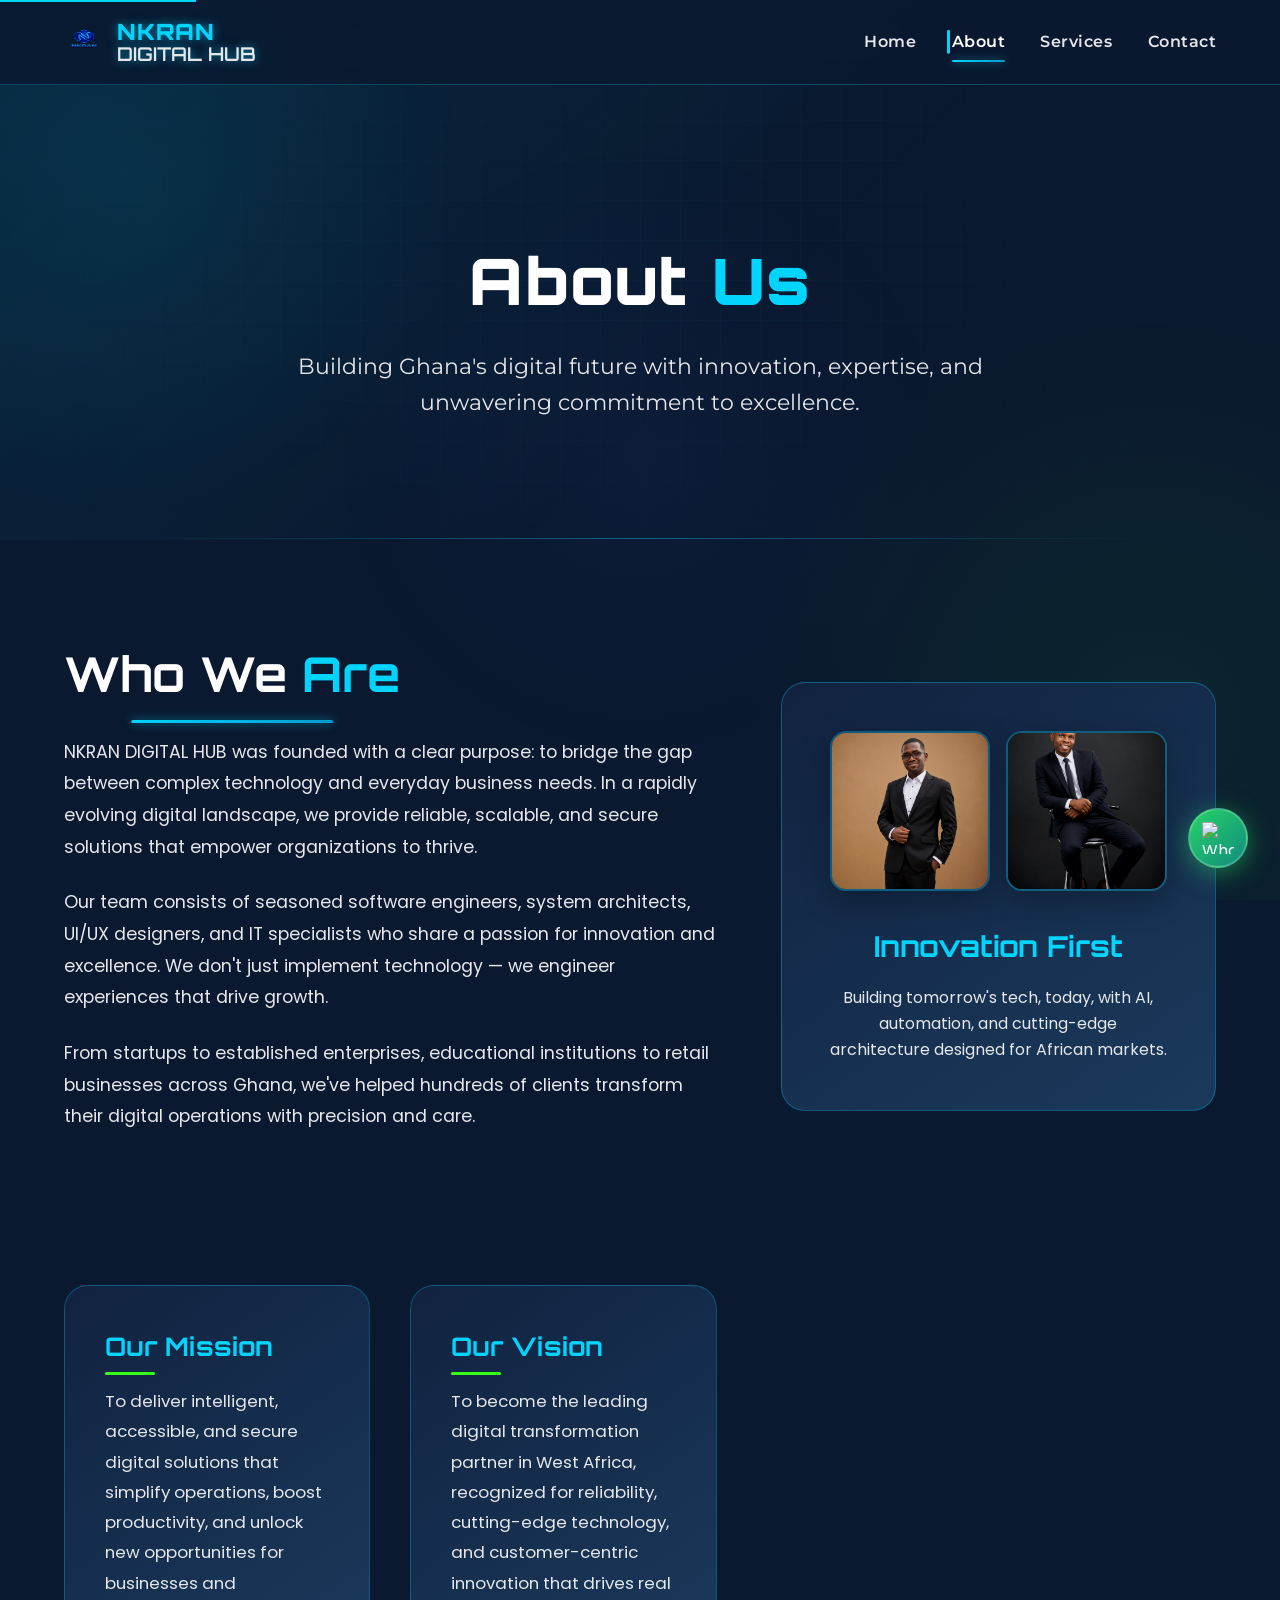
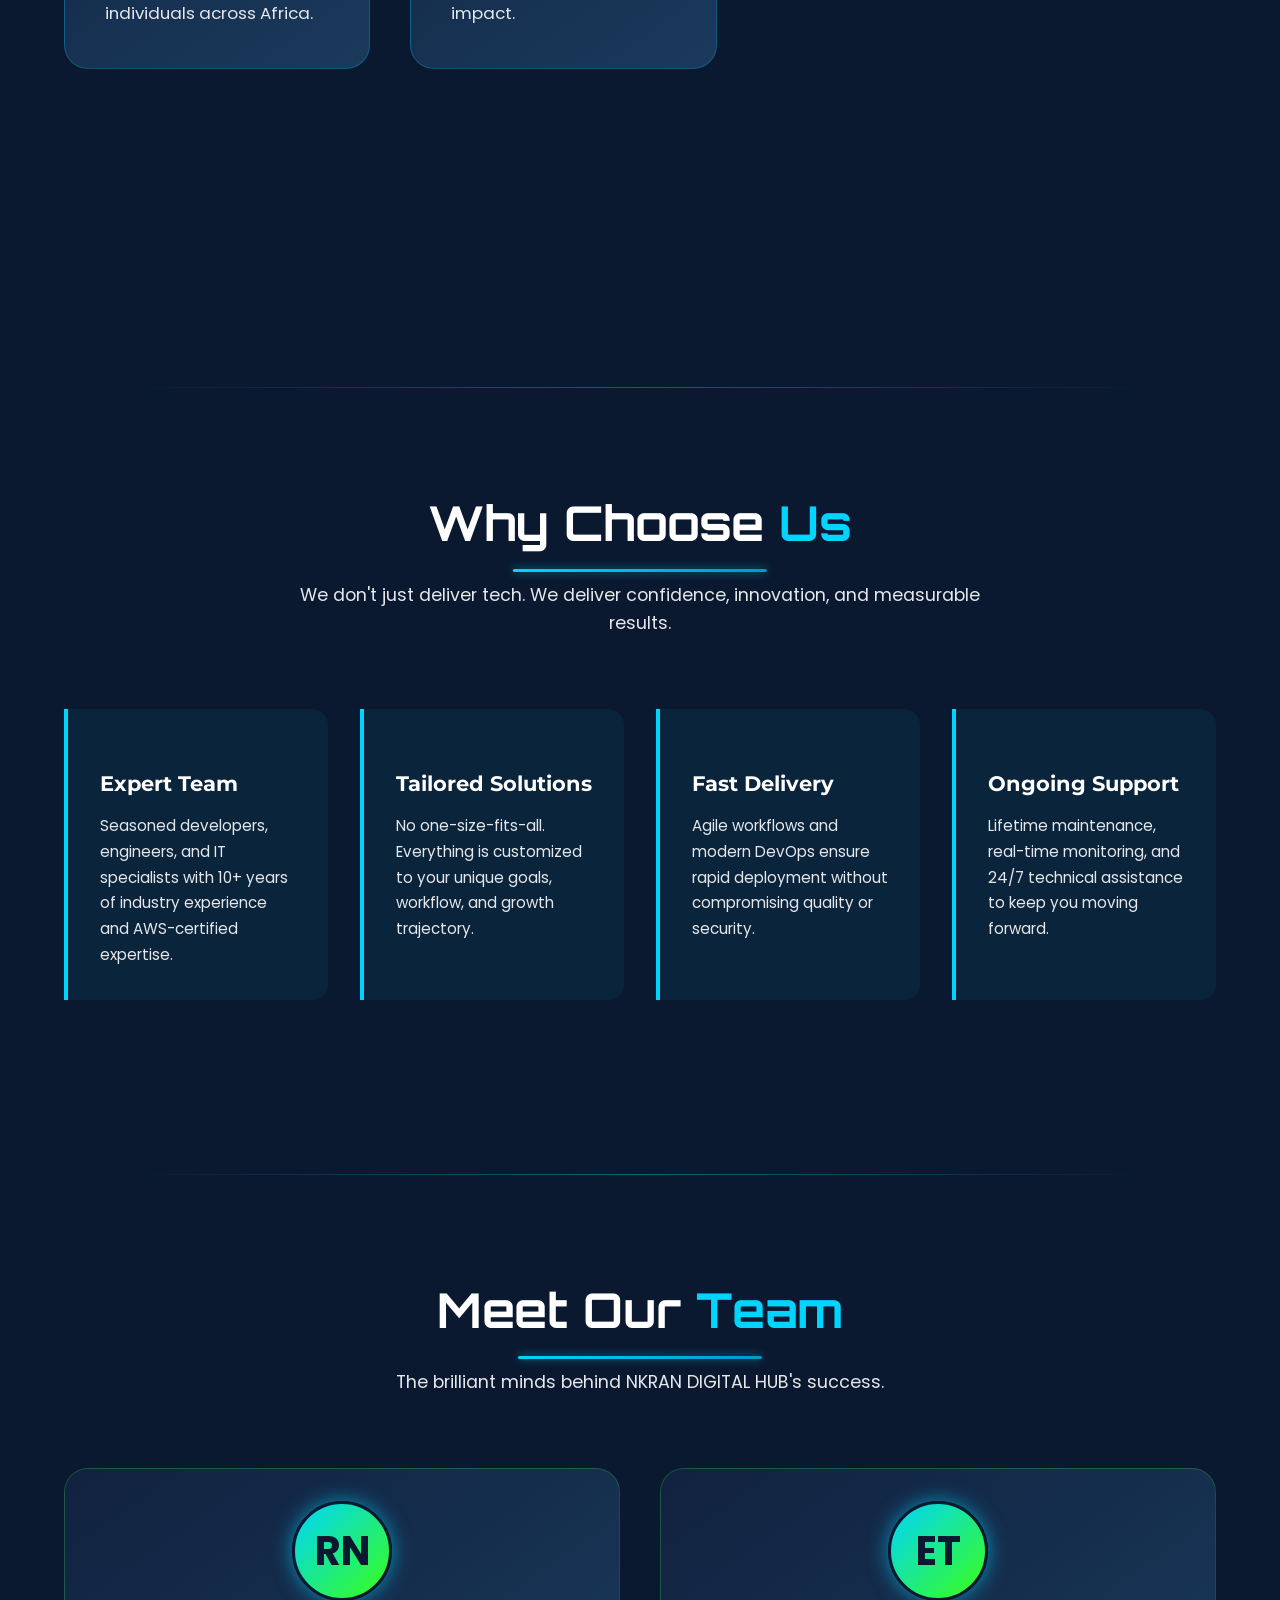
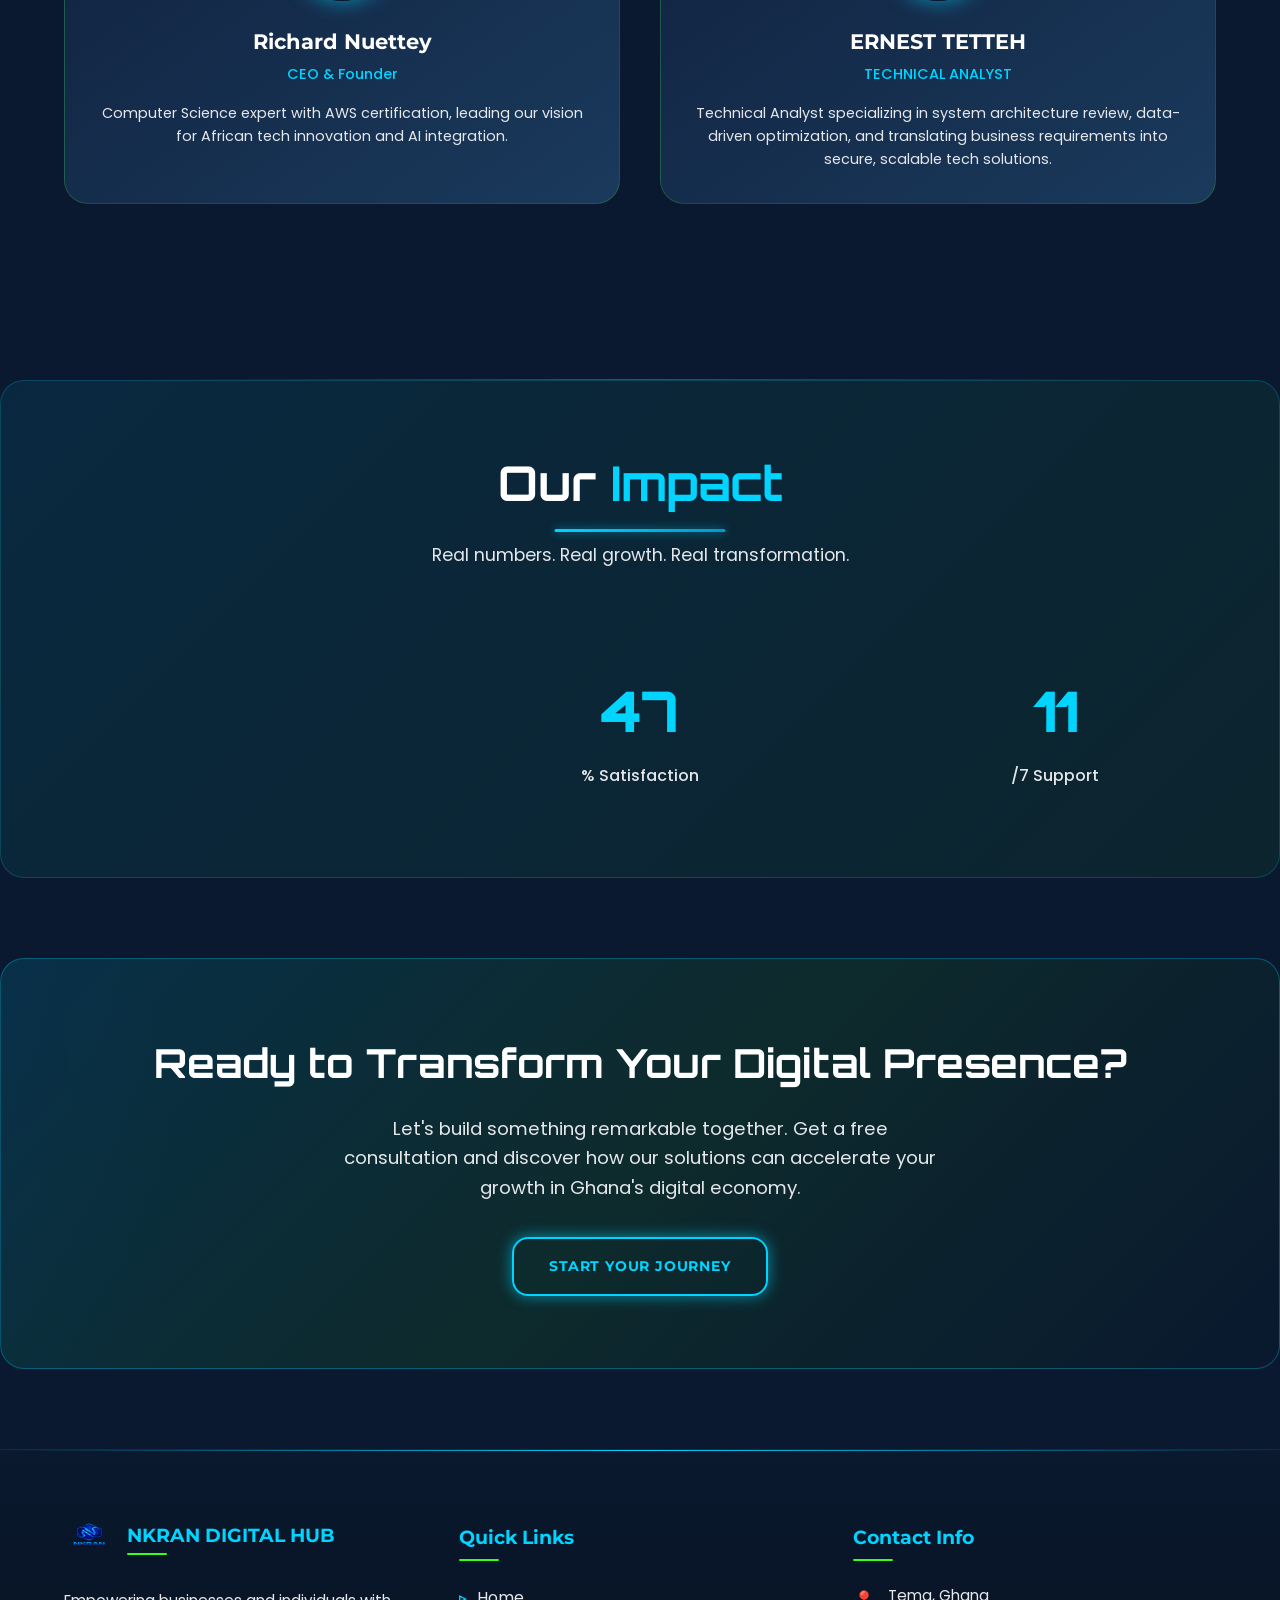
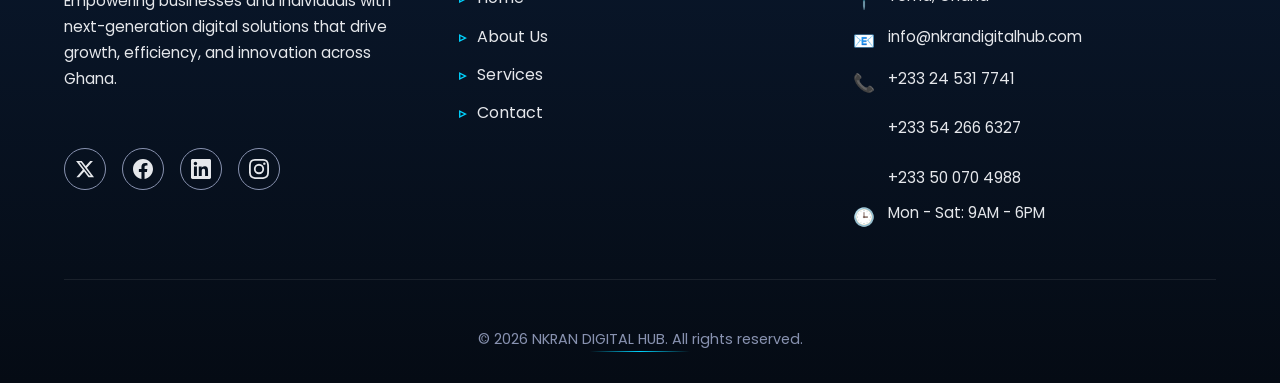
==== commit f826e608: "Update about page layout, index styles, and add team images" ====
--- a/about.html
+++ b/about.html
@@ -121,14 +121,18 @@
         </div>
 
         <!-- ✅ FIXED: No more duplicate content -->
-        <div class="about-visual animate-on-scroll">
-          <div class="about-visual-image">
-            <img src="images/AI.jpg" alt="NKRAN Digital Hub Tech Team - Innovation and Technology" loading="lazy">
-          </div>
-          <h3>Innovation First</h3>
-          <p>Building tomorrow's tech, today, with AI, automation, and cutting-edge architecture designed for African markets.</p>
-        </div>
-      </div>
+      <div class="about-visual animate-on-scroll">
+  <div class="about-visual-images">
+    <div class="about-visual-image">
+      <img src="images/rich.png" alt="AI and Technology Innovation" loading="lazy">
+    </div>
+    <div class="about-visual-image">
+      <img src="images/tt.png" alt="NKRAN Digital Hub Tech Team" loading="lazy">
+    </div>
+  </div>
+  <h3>Innovation First</h3>
+  <p>Building tomorrow's tech, today, with AI, automation, and cutting-edge architecture designed for African markets.</p>
+</div>
 
       <!-- Mission & Vision -->
       <div class="mission-vision">
--- a/css/about.css
+++ b/css/about.css
@@ -369,7 +369,98 @@
   transform: translateY(-4px);
   box-shadow: 0 10px 30px rgba(0, 0, 0, 0.4);
 }
-
+/* ===== ABOUT VISUAL - TWO IMAGES LAYOUT ===== */
+.about-visual-images {
+  display: grid;
+  grid-template-columns: 1fr 1fr;
+  gap: 1rem;
+  margin: 0 auto 2rem;
+  max-width: 500px;
+}
+
+.about-visual-image {
+  width: 100%;
+  aspect-ratio: 1 / 1;
+  border-radius: var(--radius);
+  overflow: hidden;
+  position: relative;
+  border: 2px solid rgba(0, 212, 255, 0.3);
+  transition: var(--transition);
+  box-shadow: 0 10px 30px rgba(0, 0, 0, 0.3);
+}
+
+.about-visual-image::before {
+  content: '';
+  position: absolute;
+  inset: 0;
+  background: linear-gradient(135deg, rgba(0, 212, 255, 0.15), transparent 60%);
+  z-index: 2;
+  opacity: 0;
+  transition: var(--transition);
+  pointer-events: none;
+}
+
+.about-visual-image::after {
+  content: '';
+  position: absolute;
+  inset: 0;
+  background: radial-gradient(circle at center, var(--accent-cyan) 0%, transparent 70%);
+  opacity: 0;
+  animation: imageGlow 4s ease-in-out infinite;
+  pointer-events: none;
+  z-index: 1;
+}
+
+@keyframes imageGlow {
+  0%, 100% { opacity: 0; transform: scale(0.9); }
+  50% { opacity: 0.1; transform: scale(1.05); }
+}
+
+.about-visual-image img {
+  width: 100%;
+  height: 100%;
+  object-fit: cover;
+  display: block;
+  transition: transform 0.6s ease, filter 0.6s ease;
+  filter: brightness(0.9) contrast(1.1);
+}
+
+.about-visual:hover .about-visual-image {
+  border-color: var(--accent-cyan);
+  box-shadow: var(--shadow-glow), 0 15px 40px rgba(0, 0, 0, 0.5);
+  transform: translateY(-5px);
+}
+
+.about-visual:hover .about-visual-image::before {
+  opacity: 1;
+}
+
+.about-visual:hover .about-visual-image img {
+  transform: scale(1.05);
+  filter: brightness(1) contrast(1.15) saturate(1.1);
+}
+
+/* Stagger animation */
+.about-visual-image:nth-child(1) {
+  animation-delay: 0.1s;
+}
+
+.about-visual-image:nth-child(2) {
+  animation-delay: 0.2s;
+}
+
+/* Mobile responsive - stack vertically */
+@media (max-width: 768px) {
+  .about-visual-images {
+    grid-template-columns: 1fr;
+    max-width: 300px;
+    gap: 1.5rem;
+  }
+
+  .about-visual-image {
+    aspect-ratio: 4 / 3;
+  }
+}
 /* ===== 6. PAGE HERO ===== */
 .page-hero {
   min-height: 60vh;
